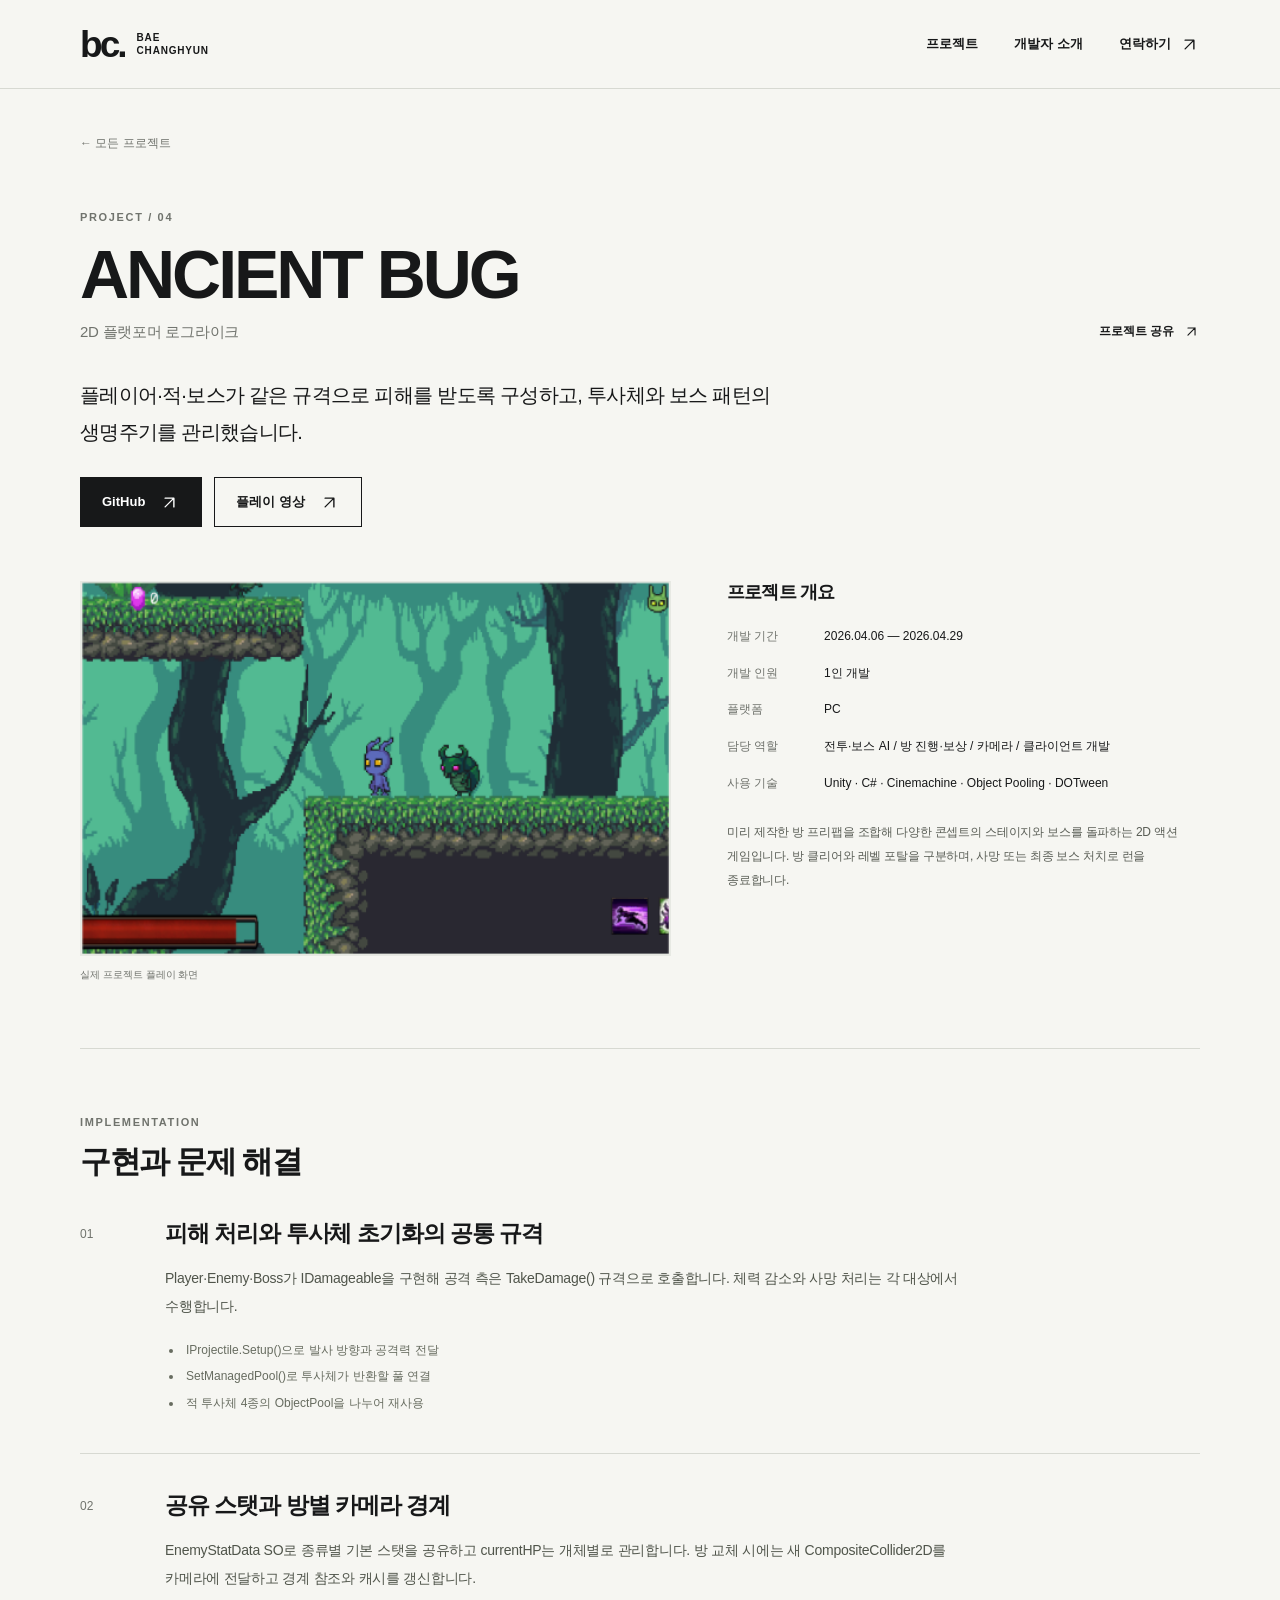
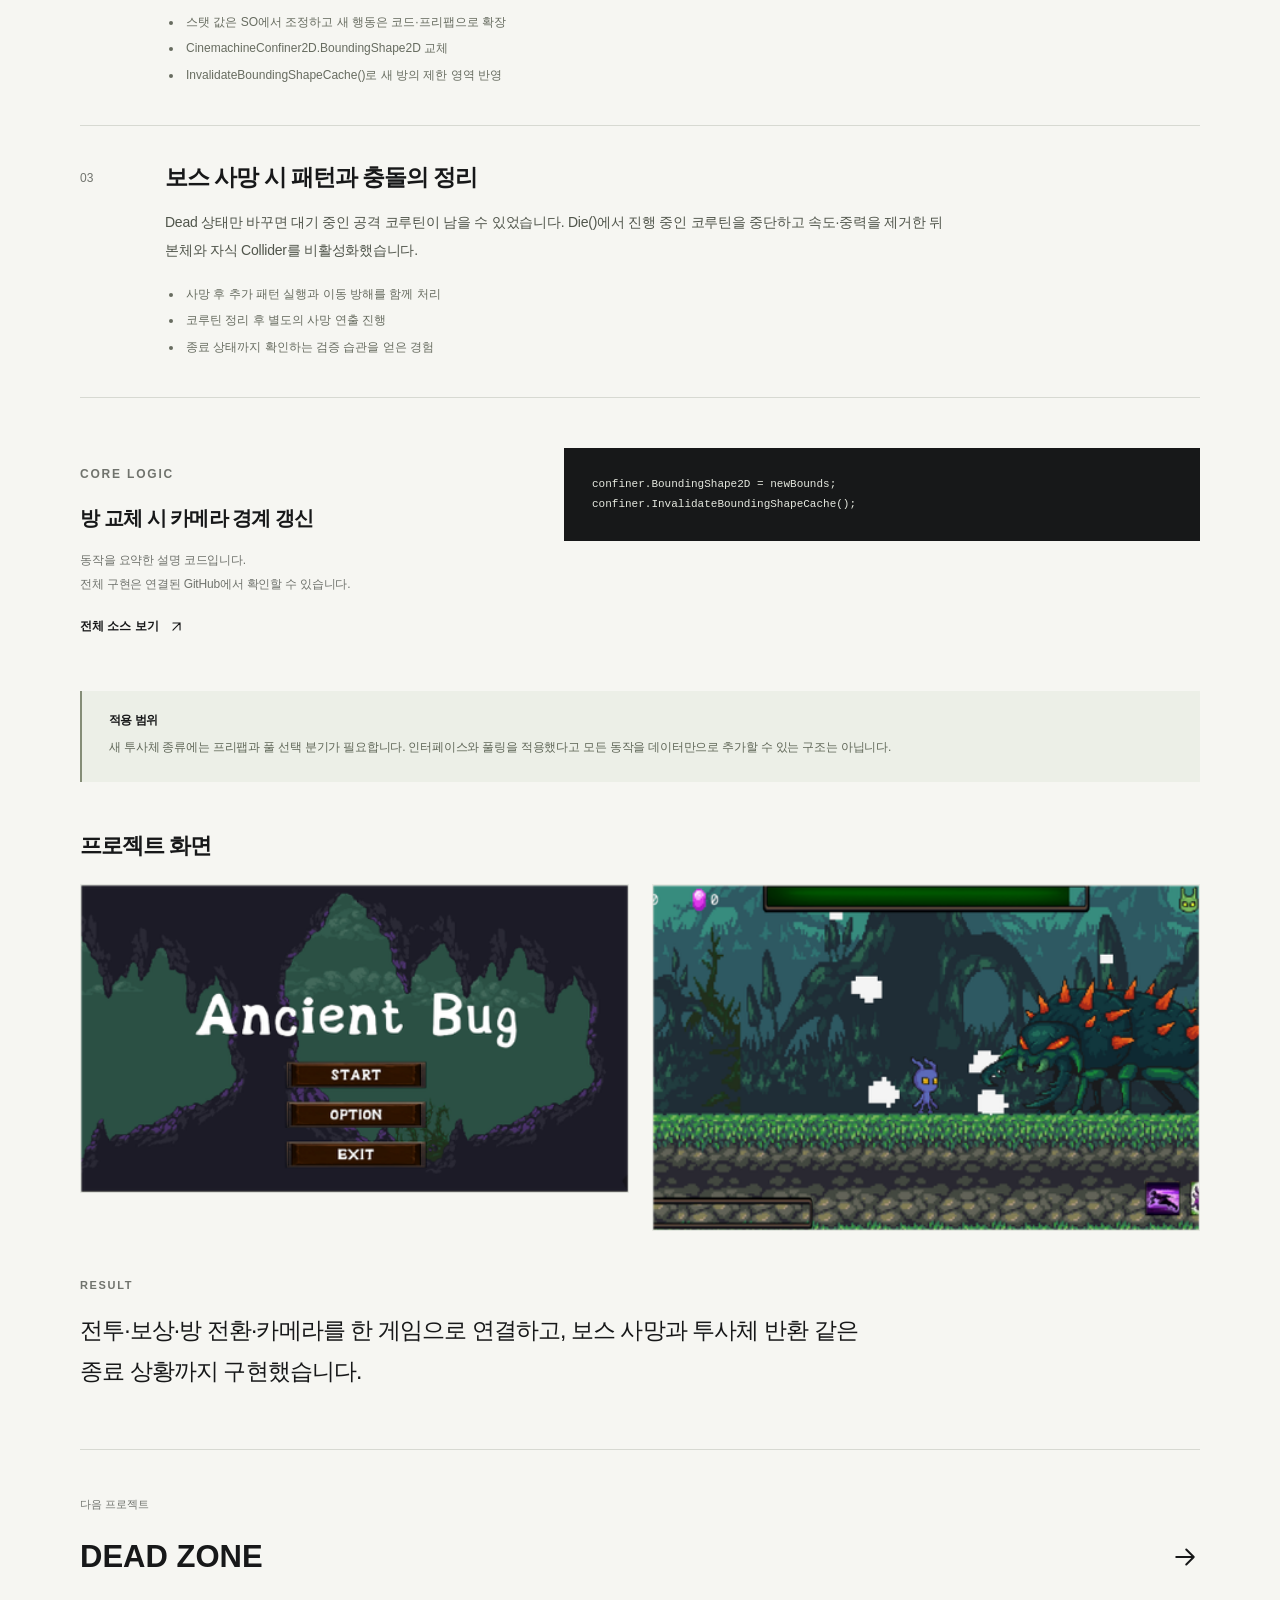
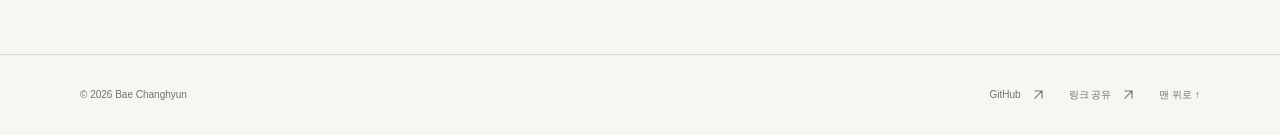
==== ancient-bug.html @ 73ba4fcb "Publish Bae Changhyun portfolio website Add the homepage, five project case pages and original portf" ====
<!doctype html><html lang="ko"><head><meta charset="utf-8"><meta name="viewport" content="width=device-width,initial-scale=1"><meta name="theme-color" content="#f6f6f2"><title>ANCIENT BUG | 배창현</title><meta name="description" content="1인 개발로 전투와 방 진행을 연결하고, 공통 피해 처리와 보스 패턴의 종료 상태를 정리했습니다."><link rel="canonical" href="https://hukaziroh.github.io/ancient-bug.html"><meta property="og:type" content="website"><meta property="og:title" content="ANCIENT BUG | 배창현"><meta property="og:description" content="1인 개발로 전투와 방 진행을 연결하고, 공통 피해 처리와 보스 패턴의 종료 상태를 정리했습니다."><meta property="og:url" content="https://hukaziroh.github.io/ancient-bug.html"><meta property="og:locale" content="ko_KR"><meta property="og:image" content="https://hukaziroh.github.io/ancient-bug-1.png"><meta name="twitter:card" content="summary_large_image"><link rel="icon" href="/favicon.svg" type="image/svg+xml"><link rel="stylesheet" href="/style.css"><script src="/app.js" defer></script></head><body><a class="skip-link" href="#main">본문으로 건너뛰기</a><header class="site-header"><div class="container nav-inner"><a class="wordmark" href="/" aria-label="배창현 홈페이지"><span class="monogram">bc.</span><span>BAE<br>CHANGHYUN</span></a><button class="menu-toggle" type="button" aria-expanded="false" aria-controls="main-nav" aria-label="메뉴 열기"><span></span><span></span></button><nav id="main-nav" aria-label="주요 메뉴"><a href="/#work">프로젝트</a><a href="/#about">개발자 소개</a><a class="nav-contact" href="/#contact">연락하기 <svg viewBox="0 0 24 24" aria-hidden="true"><path d="M7 17 17 7M7 7h10v10"/></svg></a></nav></div></header><main id="main" class="case-page"><section class="container case-intro" id="top"><a class="back-link" href="/#work">← 모든 프로젝트</a><div class="case-title-row"><div><p class="eyebrow">PROJECT / 04</p><h1>ANCIENT BUG</h1><p class="case-category">2D 플랫포머 로그라이크</p></div><button class="text-link" type="button" data-share>프로젝트 공유 <svg viewBox="0 0 24 24" aria-hidden="true"><path d="M7 17 17 7M7 7h10v10"/></svg></button></div><p class="case-lead">플레이어·적·보스가 같은 규격으로 피해를 받도록 구성하고, 투사체와 보스 패턴의 생명주기를 관리했습니다.</p><div class="case-actions"><a class="button button-dark" href="https://github.com/Hukaziroh/Ancient-Bug" target="_blank" rel="noopener noreferrer">GitHub<svg viewBox="0 0 24 24" aria-hidden="true"><path d="M7 17 17 7M7 7h10v10"/></svg></a><a class="button button-outline" href="https://youtu.be/8jhL17B-1E8" target="_blank" rel="noopener noreferrer">플레이 영상<svg viewBox="0 0 24 24" aria-hidden="true"><path d="M7 17 17 7M7 7h10v10"/></svg></a></div><div class="case-overview"><figure class="case-main-image"><img src="/ancient-bug-1.png" alt="ANCIENT BUG 실제 플레이 화면" width="600" height="380" fetchpriority="high"><figcaption>실제 프로젝트 플레이 화면</figcaption></figure><div class="case-facts"><h2>프로젝트 개요</h2><dl><div><dt>개발 기간</dt><dd>2026.04.06 — 2026.04.29</dd></div><div><dt>개발 인원</dt><dd>1인 개발</dd></div><div><dt>플랫폼</dt><dd>PC</dd></div><div><dt>담당 역할</dt><dd>전투·보스 AI / 방 진행·보상 / 카메라 / 클라이언트 개발</dd></div><div><dt>사용 기술</dt><dd>Unity · C# · Cinemachine · Object Pooling · DOTween</dd></div></dl><p>미리 제작한 방 프리팹을 조합해 다양한 콘셉트의 스테이지와 보스를 돌파하는 2D 액션 게임입니다. 방 클리어와 레벨 포탈을 구분하며, 사망 또는 최종 보스 처치로 런을 종료합니다.</p></div></div></section><section class="case-body container"><div class="case-section-heading"><p class="eyebrow">IMPLEMENTATION</p><h2>구현과 문제 해결</h2></div><div class="case-chapters"><article class="case-chapter"><span class="chapter-number">01</span><div><h3>피해 처리와 투사체 초기화의 공통 규격</h3><p>Player·Enemy·Boss가 IDamageable을 구현해 공격 측은 TakeDamage() 규격으로 호출합니다. 체력 감소와 사망 처리는 각 대상에서 수행합니다.</p><ul><li>IProjectile.Setup()으로 발사 방향과 공격력 전달</li><li>SetManagedPool()로 투사체가 반환할 풀 연결</li><li>적 투사체 4종의 ObjectPool을 나누어 재사용</li></ul></div></article><article class="case-chapter"><span class="chapter-number">02</span><div><h3>공유 스탯과 방별 카메라 경계</h3><p>EnemyStatData SO로 종류별 기본 스탯을 공유하고 currentHP는 개체별로 관리합니다. 방 교체 시에는 새 CompositeCollider2D를 카메라에 전달하고 경계 참조와 캐시를 갱신합니다.</p><ul><li>스탯 값은 SO에서 조정하고 새 행동은 코드·프리팹으로 확장</li><li>CinemachineConfiner2D.BoundingShape2D 교체</li><li>InvalidateBoundingShapeCache()로 새 방의 제한 영역 반영</li></ul></div></article><article class="case-chapter"><span class="chapter-number">03</span><div><h3>보스 사망 시 패턴과 충돌의 정리</h3><p>Dead 상태만 바꾸면 대기 중인 공격 코루틴이 남을 수 있었습니다. Die()에서 진행 중인 코루틴을 중단하고 속도·중력을 제거한 뒤 본체와 자식 Collider를 비활성화했습니다.</p><ul><li>사망 후 추가 패턴 실행과 이동 방해를 함께 처리</li><li>코루틴 정리 후 별도의 사망 연출 진행</li><li>종료 상태까지 확인하는 검증 습관을 얻은 경험</li></ul></div></article></div><div class="code-section"><div><p class="eyebrow">CORE LOGIC</p><h3>방 교체 시 카메라 경계 갱신</h3><p>동작을 요약한 설명 코드입니다.<br>전체 구현은 연결된 GitHub에서 확인할 수 있습니다.</p><a class="text-link" href="https://github.com/Hukaziroh/Ancient-Bug" target="_blank" rel="noopener noreferrer">전체 소스 보기<svg viewBox="0 0 24 24" aria-hidden="true"><path d="M7 17 17 7M7 7h10v10"/></svg></a></div><pre><code>confiner.BoundingShape2D = newBounds;
confiner.InvalidateBoundingShapeCache();</code></pre></div><aside class="scope-note"><h3>적용 범위</h3><p>새 투사체 종류에는 프리팹과 풀 선택 분기가 필요합니다. 인터페이스와 풀링을 적용했다고 모든 동작을 데이터만으로 추가할 수 있는 구조는 아닙니다.</p></aside><section class="case-gallery"><h3>프로젝트 화면</h3><div><figure><a href="/ancient-bug-2.png" target="_blank" rel="noopener noreferrer" aria-label="ANCIENT BUG 화면 1 원본 보기"><img src="/ancient-bug-2.png" alt="ANCIENT BUG 프로젝트 화면 1" width="600" height="380" loading="lazy"></a></figure><figure><a href="/ancient-bug-3.png" target="_blank" rel="noopener noreferrer" aria-label="ANCIENT BUG 화면 2 원본 보기"><img src="/ancient-bug-3.png" alt="ANCIENT BUG 프로젝트 화면 2" width="600" height="380" loading="lazy"></a></figure></div></section><div class="case-result"><p class="eyebrow">RESULT</p><p>전투·보상·방 전환·카메라를 한 게임으로 연결하고, 보스 사망과 투사체 반환 같은 종료 상황까지 구현했습니다.</p></div></section><section class="next-project container"><span>다음 프로젝트</span><a href="/dead-zone.html">DEAD ZONE<svg viewBox="0 0 24 24" aria-hidden="true"><path d="M5 12h14M13 6l6 6-6 6"/></svg></a></section></main><footer class="site-footer"><div class="container footer-inner"><span>© 2026 Bae Changhyun</span><div><a class="text-link" href="https://github.com/Hukaziroh" target="_blank" rel="noopener noreferrer">GitHub<svg viewBox="0 0 24 24" aria-hidden="true"><path d="M7 17 17 7M7 7h10v10"/></svg></a><button class="text-link" type="button" data-share>링크 공유 <svg viewBox="0 0 24 24" aria-hidden="true"><path d="M7 17 17 7M7 7h10v10"/></svg></button><a class="text-link" href="#top">맨 위로 ↑</a></div></div></footer><div id="toast" class="toast" role="status" aria-live="polite"></div></body></html>
---- style.css ----
:root{--bg:#f6f6f2;--ink:#171819;--muted:#70736d;--line:#d7d9d2;--white:#fff;--soft:#eceee7;--font:"Noto Sans KR","Apple SD Gothic Neo","Malgun Gothic",Arial,sans-serif}
*{box-sizing:border-box}html{scroll-behavior:smooth;scroll-padding-top:94px}body{margin:0;background:var(--bg);color:var(--ink);font-family:var(--font);font-size:15px;line-height:1.75;word-break:keep-all;overflow-wrap:break-word}a{color:inherit;text-decoration:none}button{font:inherit;color:inherit;cursor:pointer}button,a{-webkit-tap-highlight-color:transparent}button{border:0;background:none}img{max-width:100%;display:block}svg{width:21px;height:21px;fill:none;stroke:currentColor;stroke-width:1.6;stroke-linecap:round;stroke-linejoin:round;flex:none}h1,h2,h3,p,figure{margin:0}h1,h2,h3{line-height:1.3;letter-spacing:-.045em}h2{font-size:42px;font-weight:750}h3{font-size:26px;font-weight:700}p{letter-spacing:-.017em}.container{width:min(1120px,calc(100% - 80px));margin:0 auto}.section-space{padding-top:110px;padding-bottom:110px}.eyebrow{font-family:Arial,sans-serif;font-size:11px;font-weight:700;letter-spacing:.15em;color:var(--muted);line-height:1.6}.sr-only{position:absolute;width:1px;height:1px;padding:0;margin:-1px;overflow:hidden;clip:rect(0,0,0,0);white-space:nowrap;border:0}.skip-link{position:fixed;top:-80px;left:20px;z-index:20;background:var(--ink);color:white;padding:14px 20px}.skip-link:focus{top:12px}:focus-visible{outline:2px solid var(--ink);outline-offset:5px}.site-header{position:sticky;top:0;z-index:10;background:rgba(246,246,242,.96);backdrop-filter:blur(14px);border-bottom:1px solid var(--line)}.nav-inner{height:88px;display:flex;align-items:center;justify-content:space-between}.wordmark{display:flex;align-items:center;gap:12px;font-family:Arial,sans-serif;font-size:10px;line-height:1.35;font-weight:700;letter-spacing:.08em}.monogram{font-size:37px;font-weight:800;letter-spacing:-.08em;line-height:1}.site-header nav{display:flex;align-items:center;gap:36px;font-size:13px;font-weight:600}.nav-contact{display:flex;align-items:center;gap:8px}.menu-toggle{display:none}.hero{padding:92px 0 84px;display:grid;grid-template-columns:1.45fr 1fr;gap:78px;align-items:center}.hero .eyebrow{display:flex;align-items:center;gap:9px}.small-square{width:6px;height:6px;background:var(--ink);display:inline-block}.hero h1{font-size:clamp(38px,4.7vw,65px);font-weight:800;line-height:1.2;letter-spacing:-.065em;margin:26px 0 26px}.hero-name{font-size:23px;font-weight:700;display:flex;align-items:baseline;gap:15px}.hero-name span{font-family:Arial,sans-serif;font-weight:400;font-size:14px;color:var(--muted);letter-spacing:0}.hero-description{font-size:15px;color:#575a54;max-width:495px;margin-top:14px;line-height:1.95}.hero-actions{display:flex;gap:11px;margin-top:28px;flex-wrap:wrap}.button{display:inline-flex;align-items:center;justify-content:center;gap:14px;padding:13px 21px;font-size:13px;font-weight:600;min-height:49px;border:1px solid var(--ink);transition:background .2s,color .2s,transform .2s}.button:hover{transform:translateY(-2px)}.button-dark{background:var(--ink);color:white}.button-dark:hover{background:#353830}.button-outline{background:transparent}.button-outline:hover{background:white}.hero-footnote{font-size:11px;color:var(--muted);margin-top:23px}.portrait-wrap{background:#eaede5;border:1px solid var(--line);max-width:362px;justify-self:end;width:100%;position:relative}.portrait-top,.portrait-bottom{display:flex;justify-content:space-between;font-family:Arial,sans-serif;font-size:9px;font-weight:600;letter-spacing:.12em;padding:18px 19px}.portrait{height:350px;width:100%;object-fit:contain;object-position:center bottom;filter:grayscale(1);padding:0 22px}.portrait-bottom{background:var(--ink);color:white;flex-direction:column;gap:4px;padding:18px 20px;letter-spacing:.1em}.portrait-bottom span:first-child{font-size:12px}.portrait-bottom span:last-child{font-weight:400;font-size:10px;color:#bdc0b7;letter-spacing:.02em}.skill-rail{border-top:1px solid var(--line);border-bottom:1px solid var(--line)}.skill-rail .container{display:flex;align-items:center;justify-content:space-between;gap:20px;padding-top:23px;padding-bottom:23px;font-family:Arial,sans-serif;font-size:14px;font-weight:600;flex-wrap:wrap}.skill-rail .rail-label{font-size:9px;letter-spacing:.12em;color:var(--muted);font-weight:700;margin-right:12px}.section-heading{display:flex;align-items:flex-end;justify-content:space-between;gap:30px}.section-heading h2{margin-top:14px}.section-count{font-family:Arial,sans-serif;font-size:15px;font-weight:400;vertical-align:top;letter-spacing:0;margin-left:12px;color:var(--muted);display:inline-block;padding-top:7px}.section-heading>p{font-size:13px;color:var(--muted);line-height:1.9}.project-row{display:grid;grid-template-columns:1fr 1.07fr;gap:72px;align-items:center;padding:50px 0;border-bottom:1px solid var(--line)}.project-meta{display:flex;align-items:center;gap:15px;color:var(--muted);font-family:Arial,sans-serif;font-size:10px;letter-spacing:.06em}.project-number{color:var(--ink);font-size:12px;border-bottom:1px solid var(--ink);padding-bottom:2px}.project-copy h3{font-family:Arial,sans-serif;font-size:33px;letter-spacing:-.035em;margin-top:18px}.project-copy h3 a:hover{opacity:.65}.project-category{font-size:12px;color:var(--muted);margin-top:4px}.project-summary{margin-top:19px;max-width:410px;line-height:1.95;font-size:14px;color:#4a4e47}.project-tools{font-family:Arial,var(--font);font-size:10px;color:var(--muted);margin-top:19px;letter-spacing:.015em}.project-tools span{padding:0 4px}.project-actions{display:flex;gap:22px;align-items:center;margin-top:24px;flex-wrap:wrap}.text-link{display:inline-flex;align-items:center;gap:9px;font-size:12px;font-weight:600;padding:0;min-height:28px;transition:opacity .2s}.text-link:hover{opacity:.6}.text-link svg{width:17px;height:17px}.project-detail{font-weight:700}.project-image{display:block;overflow:hidden;background:#e7e9e3}.project-image>img{width:100%;aspect-ratio:1.68;object-fit:cover;height:auto;transition:transform .45s}.project-image:hover>img{transform:scale(1.025)}.image-caption{display:flex;align-items:center;justify-content:space-between;background:var(--ink);color:white;padding:12px 16px;font-family:Arial,sans-serif;font-size:10px;letter-spacing:.07em}.image-caption svg{width:17px;height:17px}.about-section{background:#ebeee7}.about-layout{display:grid;grid-template-columns:1fr 1.4fr;gap:100px}.about-heading h2{font-size:36px;margin:17px 0 24px;line-height:1.45}.about-heading>p:last-child{font-size:12px;color:var(--muted);line-height:1.95}.about-content>p{font-size:14px;line-height:2.05;color:#555950;margin-top:19px}.about-content .about-lead{font-size:19px;font-weight:600;color:var(--ink);margin-top:0;line-height:1.65;letter-spacing:-.04em}.education{margin-top:36px;border-top:1px solid #c9cec1;padding-top:22px}.education h3{font-size:13px;margin-bottom:19px}.education-row{display:grid;grid-template-columns:145px 1fr;gap:15px;align-items:start;margin-top:16px;font-size:12px}.education-row time{font-family:Arial,sans-serif;color:var(--muted);font-size:11px;padding-top:2px}.education-row strong{font-weight:600}.education-row span{font-size:11px;color:var(--muted);display:block;margin-top:2px}.about-links{display:flex;gap:27px;margin-top:28px}.contact-section .eyebrow{margin-bottom:20px}.contact-layout{display:grid;grid-template-columns:1.1fr 1fr;gap:80px}.contact-layout h2{font-size:36px;line-height:1.45}.contact-layout p{font-size:13px;color:var(--muted);line-height:1.95}.contact-email{display:flex;align-items:center;gap:15px;font-family:Arial,sans-serif;font-size:25px;letter-spacing:-.035em;margin-top:21px;font-weight:600}.contact-email:hover{opacity:.65}.contact-actions{display:flex;gap:11px;margin-top:26px}.site-footer{border-top:1px solid var(--line)}.footer-inner{display:flex;justify-content:space-between;align-items:center;padding-top:26px;padding-bottom:26px;font-size:10px;color:var(--muted);font-family:Arial,sans-serif}.footer-inner>div{display:flex;gap:22px}.footer-inner .text-link{font-size:10px;font-weight:400}.toast{position:fixed;bottom:25px;left:50%;transform:translate(-50%,20px);background:var(--ink);color:white;padding:12px 22px;font-size:12px;z-index:30;opacity:0;pointer-events:none;transition:opacity .2s,transform .2s;max-width:calc(100% - 32px);text-align:center}.toast.is-visible{opacity:1;transform:translate(-50%,0)}.case-intro{padding-top:40px}.back-link{display:inline-block;font-size:12px;color:var(--muted);margin-bottom:55px}.case-title-row{display:flex;align-items:flex-end;justify-content:space-between;gap:20px}.case-title-row h1{font-family:Arial,var(--font);font-size:68px;letter-spacing:-.045em;margin:10px 0 8px;line-height:1.1}.case-category{font-size:15px;color:var(--muted)}.case-lead{font-size:20px;max-width:760px;margin-top:31px;line-height:1.85;letter-spacing:-.035em}.case-actions{display:flex;gap:12px;flex-wrap:wrap;margin-top:26px}.case-status{font-size:11px;color:var(--muted);margin-top:15px}.case-overview{display:grid;grid-template-columns:1.25fr 1fr;gap:56px;margin-top:54px;align-items:start;padding-bottom:65px;border-bottom:1px solid var(--line)}.case-main-image img{width:100%;height:auto;aspect-ratio:1.58;object-fit:contain;background:#e7e9e3}.case-main-image figcaption{font-size:10px;color:var(--muted);margin-top:10px}.case-facts h2{font-size:18px;margin-bottom:20px}.case-facts dl{margin:0;display:grid;gap:14px}.case-facts dl>div{display:grid;grid-template-columns:82px 1fr;gap:15px;font-size:12px;line-height:1.9}.case-facts dt{color:var(--muted)}.case-facts dd{margin:0}.case-facts>p{font-size:12px;line-height:2;color:#595d55;margin-top:25px}.case-body{padding-top:65px}.case-section-heading h2{font-size:31px;margin-top:10px}.case-chapter{display:grid;grid-template-columns:55px 1fr;gap:30px;padding:37px 0;border-bottom:1px solid var(--line)}.chapter-number{font-family:Arial,sans-serif;font-size:12px;color:var(--muted);padding-top:5px}.case-chapter h3{font-size:23px}.case-chapter p{max-width:820px;font-size:14px;line-height:2;margin-top:15px;color:#50554b}.case-chapter ul{margin:17px 0 0;padding-left:18px;color:#676c60;font-size:12px;line-height:2.2}.case-chapter li{padding-left:3px}.code-section{display:grid;grid-template-columns:.8fr 1.2fr;gap:60px;align-items:start;padding:50px 0}.code-section h3{font-size:20px;margin-top:10px;line-height:1.6}.code-section p{font-size:12px;color:var(--muted);line-height:2;margin:14px 0 16px}pre{padding:26px 28px;background:var(--ink);color:#e5e8df;margin:0;overflow:auto;max-width:100%;font-size:11px;line-height:1.85;tab-size:4;white-space:pre-wrap;overflow-wrap:anywhere;word-break:normal}code{font-family:"SFMono-Regular",Consolas,"Liberation Mono",monospace}.scope-note{border-left:2px solid #858d77;background:#ecefe7;padding:22px 27px;margin-bottom:50px}.scope-note h3{font-size:12px;margin-bottom:8px}.scope-note p{font-size:12px;line-height:1.95;color:#606758}.performance{padding-bottom:45px}.performance h3{font-size:22px;margin:5px 0 25px}.metric-row{display:grid;grid-template-columns:repeat(3,1fr);border-top:1px solid var(--line);border-bottom:1px solid var(--line);padding:25px 0;margin-bottom:24px;gap:25px}.metric-row>div{font-family:Arial,sans-serif}.metric-row span{font-size:11px;color:var(--muted)}.metric-row p{font-size:25px;margin-top:10px}.metric-row small{font-size:17px;color:var(--muted);padding:0 6px}.metric-row strong{font-weight:700}.performance-images{display:flex;gap:20px;max-width:800px}.performance-images figure{width:50%}.performance-images img{width:100%;height:auto}.performance-images figcaption{font-family:Arial,sans-serif;font-size:11px;margin-top:7px;color:var(--muted)}.collaboration{padding-bottom:48px;max-width:800px}.collaboration h3{font-size:23px;margin:13px 0}.collaboration p:last-child{font-size:14px;color:#50554b;line-height:2}.case-gallery>h3{font-size:22px;margin:10px 0 24px}.case-gallery>div{display:grid;grid-template-columns:repeat(2,minmax(0,1fr));gap:23px}.case-gallery img{width:100%;height:auto;background:#e7e9e3}.case-gallery a{display:block}.case-result{padding:46px 0 57px;border-bottom:1px solid var(--line)}.case-result>p:last-child{font-size:23px;line-height:1.8;max-width:820px;margin-top:15px;letter-spacing:-.04em}.next-project{padding-top:40px;padding-bottom:70px}.next-project>span{font-size:11px;color:var(--muted)}.next-project>a{font-family:Arial,sans-serif;display:flex;justify-content:space-between;align-items:center;gap:20px;font-size:31px;font-weight:600;margin-top:13px}.next-project svg{width:30px;height:30px}
@media(min-width:1500px){.hero h1{font-size:65px}}
@media(max-width:1000px){.container{width:calc(100% - 56px)}.hero{gap:38px;grid-template-columns:1.4fr 1fr;padding-top:72px}.hero h1{font-size:46px}.portrait{height:310px}.portrait-wrap{max-width:310px}.project-row{gap:38px}.project-copy h3{font-size:27px}.about-layout{gap:55px}.contact-layout{gap:45px}.contact-email{font-size:22px}.case-overview{gap:32px}.case-title-row h1{font-size:54px}.case-lead{font-size:18px}.metric-row p{font-size:22px}}
@media(max-width:720px){html{scroll-padding-top:85px}.container{width:calc(100% - 40px)}.nav-inner{height:70px}.wordmark{font-size:8px}.monogram{font-size:31px}.menu-toggle{display:flex;flex-direction:column;gap:6px;padding:10px;position:relative;z-index:12}.menu-toggle span{height:1px;width:22px;background:var(--ink);transition:transform .2s}.menu-toggle[aria-expanded=true] span:first-child{transform:translateY(3.5px) rotate(45deg)}.menu-toggle[aria-expanded=true] span:last-child{transform:translateY(-3.5px) rotate(-45deg)}.site-header nav{display:none;position:absolute;top:70px;left:0;right:0;background:var(--bg);padding:25px 20px;flex-direction:column;align-items:stretch;gap:23px;border-bottom:1px solid var(--line)}.site-header nav.is-open{display:flex}.hero{grid-template-columns:1fr;gap:38px;padding-top:48px;padding-bottom:48px}.hero h1{font-size:clamp(27px,8.4vw,42px);margin-top:22px;margin-bottom:22px;line-height:1.26}.hero-description{font-size:13px;line-height:1.95;max-width:100%}.hero-name{font-size:21px}.hero-name span{font-size:12px}.hero-actions{margin-top:24px}.hero .button{font-size:12px;padding:12px 17px;gap:11px}.hero-footnote{margin-top:19px;font-size:10px}.portrait-wrap{max-width:none;width:100%;display:grid;grid-template-columns:135px 1fr;align-items:end;background:#e9ece3}.portrait-top{display:none}.portrait{height:174px;width:135px;padding:8px 8px 0}.portrait-bottom{height:100%;background:transparent;color:var(--ink);justify-content:center;padding:20px;font-size:10px;gap:8px}.portrait-bottom span:first-child{font-size:12px}.portrait-bottom span:last-child{color:var(--muted);font-size:10px}.skill-rail .container{justify-content:flex-start;gap:16px 23px;font-size:12px;padding-top:20px;padding-bottom:20px}.skill-rail .rail-label{width:100%;margin:0;font-size:9px}.section-space{padding-top:65px;padding-bottom:65px}.section-heading{gap:15px;align-items:flex-start}.section-heading h2{font-size:31px;margin-top:10px}.section-heading>p{font-size:10px;max-width:130px;padding-top:27px;line-height:1.9}.section-count{font-size:12px}.eyebrow{font-size:9px}.project-row{grid-template-columns:1fr;gap:25px;padding-top:32px;padding-bottom:32px}.project-copy h3{font-size:28px;margin-top:15px}.project-meta{font-size:9px}.project-summary{font-size:13px;max-width:100%;margin-top:14px}.project-category{font-size:11px}.project-tools{font-size:10px;margin-top:14px}.project-actions{margin-top:18px;gap:24px}.text-link{font-size:11px}.project-image>img{aspect-ratio:1.62}.image-caption{font-size:9px;padding:10px 13px}.about-layout{grid-template-columns:1fr;gap:31px}.about-heading h2{font-size:29px;margin:13px 0 17px}.about-heading>p:last-child{font-size:11px}.about-content .about-lead{font-size:16px}.about-content>p{font-size:13px;line-height:2}.education-row{grid-template-columns:126px 1fr;gap:14px}.education-row time{font-size:10px}.education-row strong{font-size:12px}.contact-layout{grid-template-columns:1fr;gap:23px}.contact-layout h2{font-size:29px}.contact-layout p{font-size:12px}.contact-email{font-size:22px;gap:10px}.contact-actions{margin-top:22px;gap:10px;flex-wrap:wrap}.contact-actions .button{font-size:12px;padding:12px 16px}.footer-inner{flex-direction:column;align-items:flex-start;gap:13px;padding-top:25px;padding-bottom:25px}.footer-inner>div{gap:25px;flex-wrap:wrap}.case-intro{padding-top:25px}.back-link{margin-bottom:33px;font-size:11px}.case-title-row{align-items:flex-start;flex-direction:column;gap:16px}.case-title-row h1{font-size:clamp(27px,8vw,42px);line-height:1.16;overflow-wrap:anywhere;word-break:normal}.case-title-row>.text-link{font-size:10px}.case-category{font-size:12px}.case-lead{font-size:16px;line-height:1.9;margin-top:23px}.case-actions{gap:9px;margin-top:23px}.case-actions .button{font-size:11px;padding:11px 15px;gap:10px;min-height:44px}.case-status{font-size:10px}.case-overview{grid-template-columns:1fr;gap:30px;margin-top:33px;padding-bottom:40px}.case-facts h2{font-size:18px;margin-bottom:18px}.case-facts dl{gap:13px}.case-facts dl>div{grid-template-columns:75px 1fr;gap:12px;font-size:11px}.case-facts>p{font-size:12px;margin-top:23px}.case-body{padding-top:43px}.case-section-heading h2{font-size:26px}.case-chapter{grid-template-columns:25px 1fr;gap:16px;padding:29px 0}.chapter-number{font-size:10px;padding-top:4px}.case-chapter h3{font-size:19px;line-height:1.6}.case-chapter p{font-size:13px;line-height:2;margin-top:12px}.case-chapter ul{font-size:11px;line-height:2.1;padding-left:15px}.code-section{grid-template-columns:1fr;gap:22px;padding:35px 0}.code-section h3{font-size:18px}.code-section p{font-size:11px}pre{padding:20px 17px;font-size:10px;line-height:1.9}.scope-note{padding:19px 20px;margin-bottom:32px}.scope-note p{font-size:11px}.scope-note h3{font-size:12px}.performance{padding-bottom:30px}.performance h3{font-size:19px}.metric-row{grid-template-columns:1fr;gap:16px;padding:19px 0}.metric-row>div{display:flex;justify-content:space-between;align-items:center}.metric-row p{font-size:23px;margin-top:0}.performance-images{gap:12px}.performance-images figcaption{font-size:10px}.collaboration{padding-bottom:31px}.collaboration h3{font-size:19px}.collaboration p:last-child{font-size:13px}.case-gallery>h3{font-size:19px;margin-bottom:20px}.case-gallery>div{grid-template-columns:1fr;gap:17px}.case-result{padding:31px 0 36px}.case-result>p:last-child{font-size:19px;line-height:1.9}.next-project{padding-top:28px;padding-bottom:43px}.next-project>a{font-size:25px}.next-project svg{width:24px;height:24px}}
@media(prefers-reduced-motion:reduce){html{scroll-behavior:auto}*,*:before,*:after{animation:none!important;transition:none!important}}



.project-list{margin-top:39px;border-top:1px solid var(--line)}
@media(max-width:720px){.project-list{margin-top:29px}}
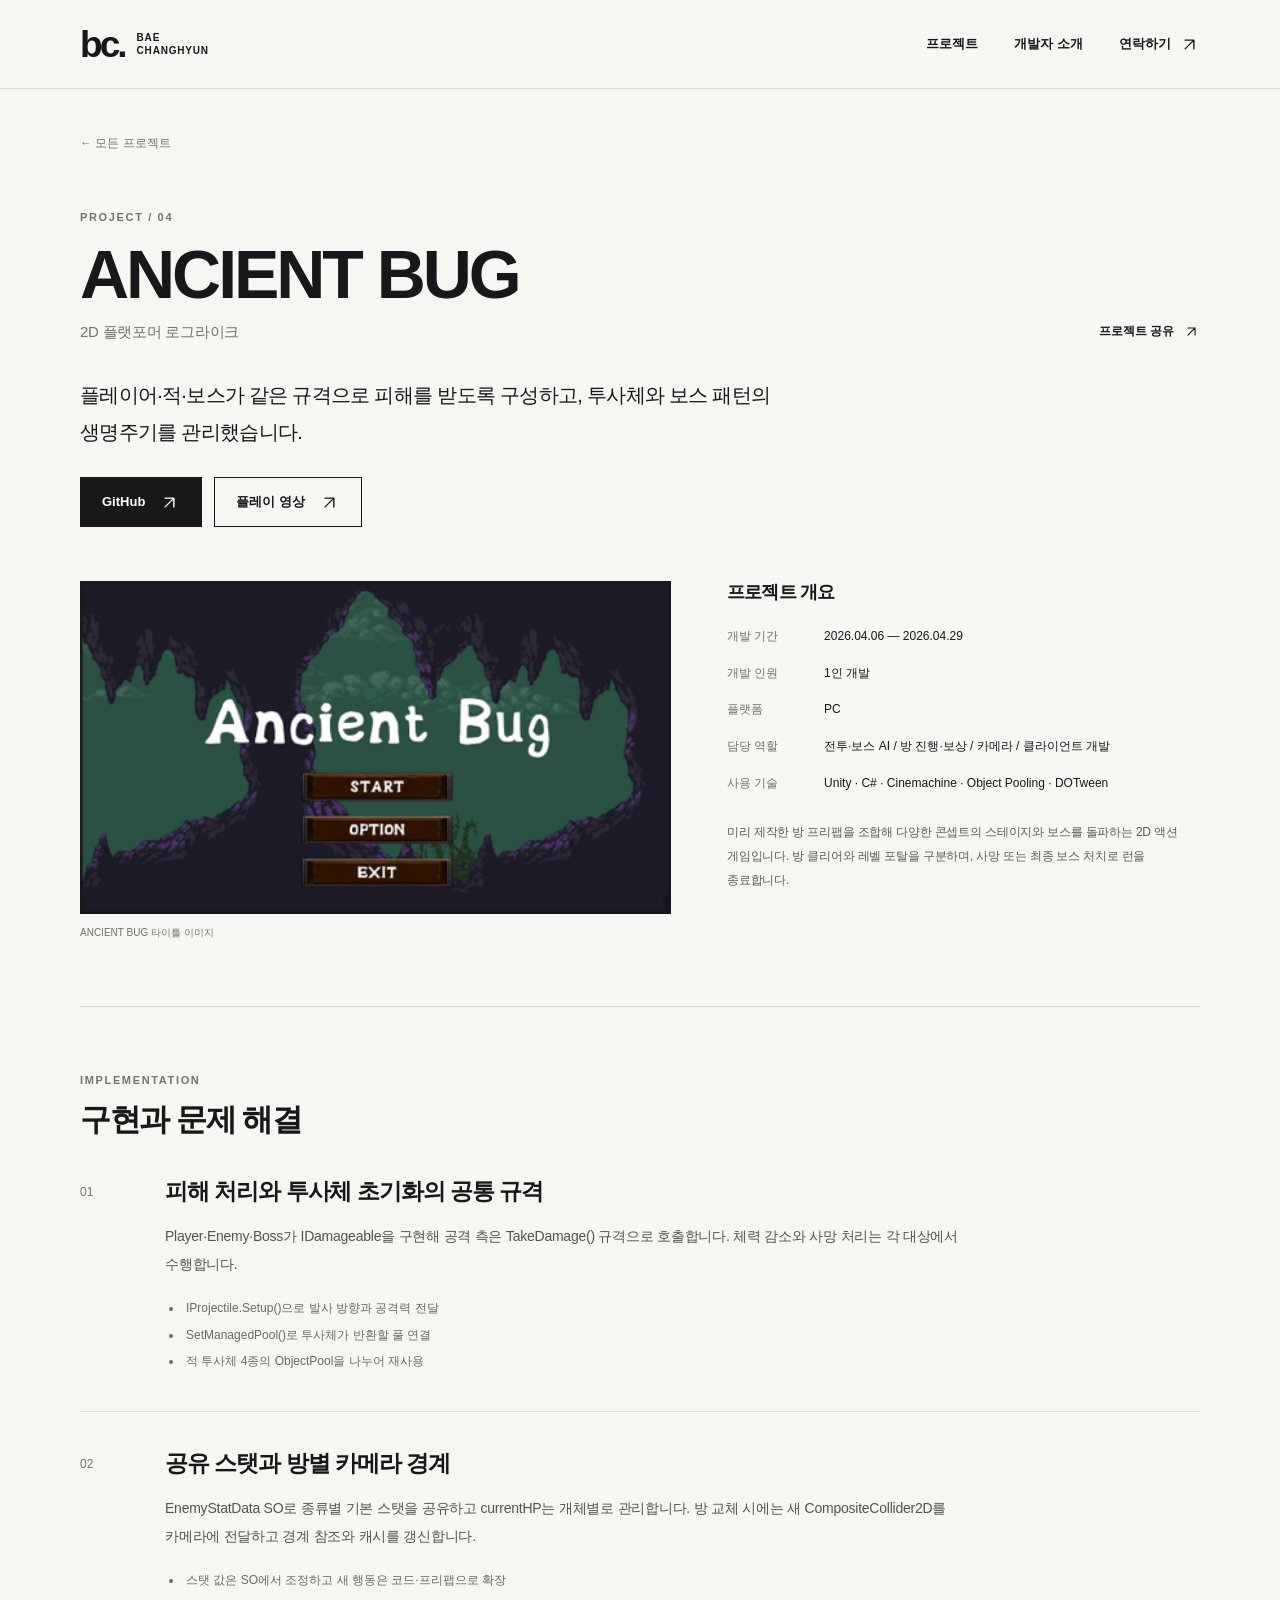
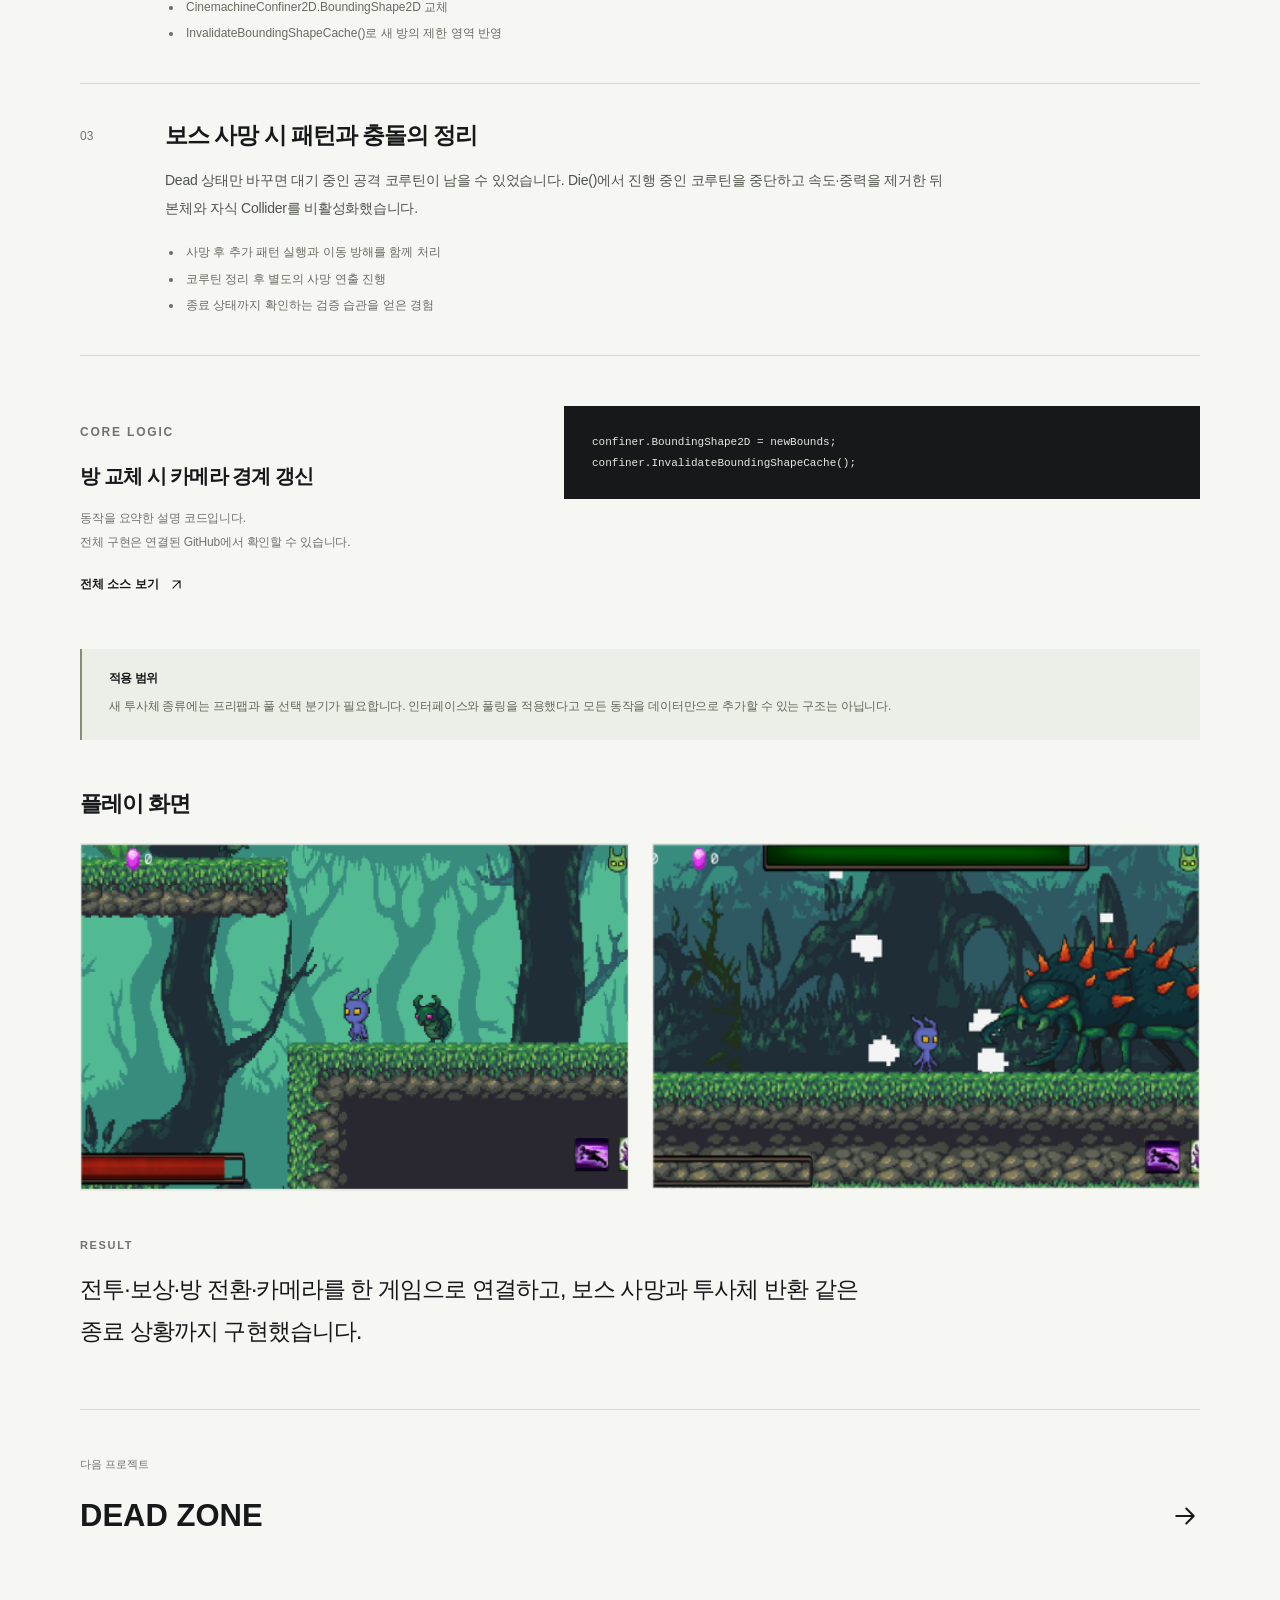
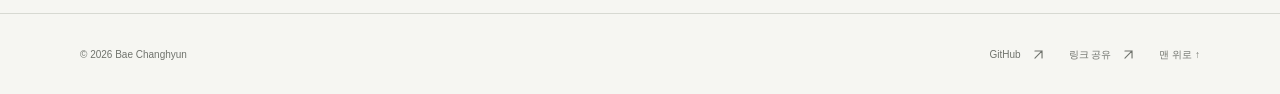
==== commit 28ecb040: "Use project title images and remove ambiguous project count Replace all five homepage and project-pa" ====
--- a/ancient-bug.html
+++ b/ancient-bug.html
@@ -1,2 +1,2 @@
-<!doctype html><html lang="ko"><head><meta charset="utf-8"><meta name="viewport" content="width=device-width,initial-scale=1"><meta name="theme-color" content="#f6f6f2"><title>ANCIENT BUG | 배창현</title><meta name="description" content="1인 개발로 전투와 방 진행을 연결하고, 공통 피해 처리와 보스 패턴의 종료 상태를 정리했습니다."><link rel="canonical" href="https://hukaziroh.github.io/ancient-bug.html"><meta property="og:type" content="website"><meta property="og:title" content="ANCIENT BUG | 배창현"><meta property="og:description" content="1인 개발로 전투와 방 진행을 연결하고, 공통 피해 처리와 보스 패턴의 종료 상태를 정리했습니다."><meta property="og:url" content="https://hukaziroh.github.io/ancient-bug.html"><meta property="og:locale" content="ko_KR"><meta property="og:image" content="https://hukaziroh.github.io/ancient-bug-1.png"><meta name="twitter:card" content="summary_large_image"><link rel="icon" href="/favicon.svg" type="image/svg+xml"><link rel="stylesheet" href="/style.css"><script src="/app.js" defer></script></head><body><a class="skip-link" href="#main">본문으로 건너뛰기</a><header class="site-header"><div class="container nav-inner"><a class="wordmark" href="/" aria-label="배창현 홈페이지"><span class="monogram">bc.</span><span>BAE<br>CHANGHYUN</span></a><button class="menu-toggle" type="button" aria-expanded="false" aria-controls="main-nav" aria-label="메뉴 열기"><span></span><span></span></button><nav id="main-nav" aria-label="주요 메뉴"><a href="/#work">프로젝트</a><a href="/#about">개발자 소개</a><a class="nav-contact" href="/#contact">연락하기 <svg viewBox="0 0 24 24" aria-hidden="true"><path d="M7 17 17 7M7 7h10v10"/></svg></a></nav></div></header><main id="main" class="case-page"><section class="container case-intro" id="top"><a class="back-link" href="/#work">← 모든 프로젝트</a><div class="case-title-row"><div><p class="eyebrow">PROJECT / 04</p><h1>ANCIENT BUG</h1><p class="case-category">2D 플랫포머 로그라이크</p></div><button class="text-link" type="button" data-share>프로젝트 공유 <svg viewBox="0 0 24 24" aria-hidden="true"><path d="M7 17 17 7M7 7h10v10"/></svg></button></div><p class="case-lead">플레이어·적·보스가 같은 규격으로 피해를 받도록 구성하고, 투사체와 보스 패턴의 생명주기를 관리했습니다.</p><div class="case-actions"><a class="button button-dark" href="https://github.com/Hukaziroh/Ancient-Bug" target="_blank" rel="noopener noreferrer">GitHub<svg viewBox="0 0 24 24" aria-hidden="true"><path d="M7 17 17 7M7 7h10v10"/></svg></a><a class="button button-outline" href="https://youtu.be/8jhL17B-1E8" target="_blank" rel="noopener noreferrer">플레이 영상<svg viewBox="0 0 24 24" aria-hidden="true"><path d="M7 17 17 7M7 7h10v10"/></svg></a></div><div class="case-overview"><figure class="case-main-image"><img src="/ancient-bug-1.png" alt="ANCIENT BUG 실제 플레이 화면" width="600" height="380" fetchpriority="high"><figcaption>실제 프로젝트 플레이 화면</figcaption></figure><div class="case-facts"><h2>프로젝트 개요</h2><dl><div><dt>개발 기간</dt><dd>2026.04.06 — 2026.04.29</dd></div><div><dt>개발 인원</dt><dd>1인 개발</dd></div><div><dt>플랫폼</dt><dd>PC</dd></div><div><dt>담당 역할</dt><dd>전투·보스 AI / 방 진행·보상 / 카메라 / 클라이언트 개발</dd></div><div><dt>사용 기술</dt><dd>Unity · C# · Cinemachine · Object Pooling · DOTween</dd></div></dl><p>미리 제작한 방 프리팹을 조합해 다양한 콘셉트의 스테이지와 보스를 돌파하는 2D 액션 게임입니다. 방 클리어와 레벨 포탈을 구분하며, 사망 또는 최종 보스 처치로 런을 종료합니다.</p></div></div></section><section class="case-body container"><div class="case-section-heading"><p class="eyebrow">IMPLEMENTATION</p><h2>구현과 문제 해결</h2></div><div class="case-chapters"><article class="case-chapter"><span class="chapter-number">01</span><div><h3>피해 처리와 투사체 초기화의 공통 규격</h3><p>Player·Enemy·Boss가 IDamageable을 구현해 공격 측은 TakeDamage() 규격으로 호출합니다. 체력 감소와 사망 처리는 각 대상에서 수행합니다.</p><ul><li>IProjectile.Setup()으로 발사 방향과 공격력 전달</li><li>SetManagedPool()로 투사체가 반환할 풀 연결</li><li>적 투사체 4종의 ObjectPool을 나누어 재사용</li></ul></div></article><article class="case-chapter"><span class="chapter-number">02</span><div><h3>공유 스탯과 방별 카메라 경계</h3><p>EnemyStatData SO로 종류별 기본 스탯을 공유하고 currentHP는 개체별로 관리합니다. 방 교체 시에는 새 CompositeCollider2D를 카메라에 전달하고 경계 참조와 캐시를 갱신합니다.</p><ul><li>스탯 값은 SO에서 조정하고 새 행동은 코드·프리팹으로 확장</li><li>CinemachineConfiner2D.BoundingShape2D 교체</li><li>InvalidateBoundingShapeCache()로 새 방의 제한 영역 반영</li></ul></div></article><article class="case-chapter"><span class="chapter-number">03</span><div><h3>보스 사망 시 패턴과 충돌의 정리</h3><p>Dead 상태만 바꾸면 대기 중인 공격 코루틴이 남을 수 있었습니다. Die()에서 진행 중인 코루틴을 중단하고 속도·중력을 제거한 뒤 본체와 자식 Collider를 비활성화했습니다.</p><ul><li>사망 후 추가 패턴 실행과 이동 방해를 함께 처리</li><li>코루틴 정리 후 별도의 사망 연출 진행</li><li>종료 상태까지 확인하는 검증 습관을 얻은 경험</li></ul></div></article></div><div class="code-section"><div><p class="eyebrow">CORE LOGIC</p><h3>방 교체 시 카메라 경계 갱신</h3><p>동작을 요약한 설명 코드입니다.<br>전체 구현은 연결된 GitHub에서 확인할 수 있습니다.</p><a class="text-link" href="https://github.com/Hukaziroh/Ancient-Bug" target="_blank" rel="noopener noreferrer">전체 소스 보기<svg viewBox="0 0 24 24" aria-hidden="true"><path d="M7 17 17 7M7 7h10v10"/></svg></a></div><pre><code>confiner.BoundingShape2D = newBounds;
-confiner.InvalidateBoundingShapeCache();</code></pre></div><aside class="scope-note"><h3>적용 범위</h3><p>새 투사체 종류에는 프리팹과 풀 선택 분기가 필요합니다. 인터페이스와 풀링을 적용했다고 모든 동작을 데이터만으로 추가할 수 있는 구조는 아닙니다.</p></aside><section class="case-gallery"><h3>프로젝트 화면</h3><div><figure><a href="/ancient-bug-2.png" target="_blank" rel="noopener noreferrer" aria-label="ANCIENT BUG 화면 1 원본 보기"><img src="/ancient-bug-2.png" alt="ANCIENT BUG 프로젝트 화면 1" width="600" height="380" loading="lazy"></a></figure><figure><a href="/ancient-bug-3.png" target="_blank" rel="noopener noreferrer" aria-label="ANCIENT BUG 화면 2 원본 보기"><img src="/ancient-bug-3.png" alt="ANCIENT BUG 프로젝트 화면 2" width="600" height="380" loading="lazy"></a></figure></div></section><div class="case-result"><p class="eyebrow">RESULT</p><p>전투·보상·방 전환·카메라를 한 게임으로 연결하고, 보스 사망과 투사체 반환 같은 종료 상황까지 구현했습니다.</p></div></section><section class="next-project container"><span>다음 프로젝트</span><a href="/dead-zone.html">DEAD ZONE<svg viewBox="0 0 24 24" aria-hidden="true"><path d="M5 12h14M13 6l6 6-6 6"/></svg></a></section></main><footer class="site-footer"><div class="container footer-inner"><span>© 2026 Bae Changhyun</span><div><a class="text-link" href="https://github.com/Hukaziroh" target="_blank" rel="noopener noreferrer">GitHub<svg viewBox="0 0 24 24" aria-hidden="true"><path d="M7 17 17 7M7 7h10v10"/></svg></a><button class="text-link" type="button" data-share>링크 공유 <svg viewBox="0 0 24 24" aria-hidden="true"><path d="M7 17 17 7M7 7h10v10"/></svg></button><a class="text-link" href="#top">맨 위로 ↑</a></div></div></footer><div id="toast" class="toast" role="status" aria-live="polite"></div></body></html>+<!doctype html><html lang="ko"><head><meta charset="utf-8"><meta name="viewport" content="width=device-width,initial-scale=1"><meta name="theme-color" content="#f6f6f2"><title>ANCIENT BUG | 배창현</title><meta name="description" content="1인 개발로 전투와 방 진행을 연결하고, 공통 피해 처리와 보스 패턴의 종료 상태를 정리했습니다."><link rel="canonical" href="https://hukaziroh.github.io/ancient-bug.html"><meta property="og:type" content="website"><meta property="og:title" content="ANCIENT BUG | 배창현"><meta property="og:description" content="1인 개발로 전투와 방 진행을 연결하고, 공통 피해 처리와 보스 패턴의 종료 상태를 정리했습니다."><meta property="og:url" content="https://hukaziroh.github.io/ancient-bug.html"><meta property="og:locale" content="ko_KR"><meta property="og:image" content="https://hukaziroh.github.io/ancient-bug-2.png"><meta name="twitter:card" content="summary_large_image"><link rel="icon" href="/favicon.svg" type="image/svg+xml"><link rel="stylesheet" href="/style.css"><script src="/app.js" defer></script></head><body><a class="skip-link" href="#main">본문으로 건너뛰기</a><header class="site-header"><div class="container nav-inner"><a class="wordmark" href="/" aria-label="배창현 홈페이지"><span class="monogram">bc.</span><span>BAE<br>CHANGHYUN</span></a><button class="menu-toggle" type="button" aria-expanded="false" aria-controls="main-nav" aria-label="메뉴 열기"><span></span><span></span></button><nav id="main-nav" aria-label="주요 메뉴"><a href="/#work">프로젝트</a><a href="/#about">개발자 소개</a><a class="nav-contact" href="/#contact">연락하기 <svg viewBox="0 0 24 24" aria-hidden="true"><path d="M7 17 17 7M7 7h10v10"/></svg></a></nav></div></header><main id="main" class="case-page"><section class="container case-intro" id="top"><a class="back-link" href="/#work">← 모든 프로젝트</a><div class="case-title-row"><div><p class="eyebrow">PROJECT / 04</p><h1>ANCIENT BUG</h1><p class="case-category">2D 플랫포머 로그라이크</p></div><button class="text-link" type="button" data-share>프로젝트 공유 <svg viewBox="0 0 24 24" aria-hidden="true"><path d="M7 17 17 7M7 7h10v10"/></svg></button></div><p class="case-lead">플레이어·적·보스가 같은 규격으로 피해를 받도록 구성하고, 투사체와 보스 패턴의 생명주기를 관리했습니다.</p><div class="case-actions"><a class="button button-dark" href="https://github.com/Hukaziroh/Ancient-Bug" target="_blank" rel="noopener noreferrer">GitHub<svg viewBox="0 0 24 24" aria-hidden="true"><path d="M7 17 17 7M7 7h10v10"/></svg></a><a class="button button-outline" href="https://youtu.be/8jhL17B-1E8" target="_blank" rel="noopener noreferrer">플레이 영상<svg viewBox="0 0 24 24" aria-hidden="true"><path d="M7 17 17 7M7 7h10v10"/></svg></a></div><div class="case-overview"><figure class="case-main-image"><img src="/ancient-bug-2.png" alt="ANCIENT BUG 타이틀 이미지" width="454" height="256" fetchpriority="high"><figcaption>ANCIENT BUG 타이틀 이미지</figcaption></figure><div class="case-facts"><h2>프로젝트 개요</h2><dl><div><dt>개발 기간</dt><dd>2026.04.06 — 2026.04.29</dd></div><div><dt>개발 인원</dt><dd>1인 개발</dd></div><div><dt>플랫폼</dt><dd>PC</dd></div><div><dt>담당 역할</dt><dd>전투·보스 AI / 방 진행·보상 / 카메라 / 클라이언트 개발</dd></div><div><dt>사용 기술</dt><dd>Unity · C# · Cinemachine · Object Pooling · DOTween</dd></div></dl><p>미리 제작한 방 프리팹을 조합해 다양한 콘셉트의 스테이지와 보스를 돌파하는 2D 액션 게임입니다. 방 클리어와 레벨 포탈을 구분하며, 사망 또는 최종 보스 처치로 런을 종료합니다.</p></div></div></section><section class="case-body container"><div class="case-section-heading"><p class="eyebrow">IMPLEMENTATION</p><h2>구현과 문제 해결</h2></div><div class="case-chapters"><article class="case-chapter"><span class="chapter-number">01</span><div><h3>피해 처리와 투사체 초기화의 공통 규격</h3><p>Player·Enemy·Boss가 IDamageable을 구현해 공격 측은 TakeDamage() 규격으로 호출합니다. 체력 감소와 사망 처리는 각 대상에서 수행합니다.</p><ul><li>IProjectile.Setup()으로 발사 방향과 공격력 전달</li><li>SetManagedPool()로 투사체가 반환할 풀 연결</li><li>적 투사체 4종의 ObjectPool을 나누어 재사용</li></ul></div></article><article class="case-chapter"><span class="chapter-number">02</span><div><h3>공유 스탯과 방별 카메라 경계</h3><p>EnemyStatData SO로 종류별 기본 스탯을 공유하고 currentHP는 개체별로 관리합니다. 방 교체 시에는 새 CompositeCollider2D를 카메라에 전달하고 경계 참조와 캐시를 갱신합니다.</p><ul><li>스탯 값은 SO에서 조정하고 새 행동은 코드·프리팹으로 확장</li><li>CinemachineConfiner2D.BoundingShape2D 교체</li><li>InvalidateBoundingShapeCache()로 새 방의 제한 영역 반영</li></ul></div></article><article class="case-chapter"><span class="chapter-number">03</span><div><h3>보스 사망 시 패턴과 충돌의 정리</h3><p>Dead 상태만 바꾸면 대기 중인 공격 코루틴이 남을 수 있었습니다. Die()에서 진행 중인 코루틴을 중단하고 속도·중력을 제거한 뒤 본체와 자식 Collider를 비활성화했습니다.</p><ul><li>사망 후 추가 패턴 실행과 이동 방해를 함께 처리</li><li>코루틴 정리 후 별도의 사망 연출 진행</li><li>종료 상태까지 확인하는 검증 습관을 얻은 경험</li></ul></div></article></div><div class="code-section"><div><p class="eyebrow">CORE LOGIC</p><h3>방 교체 시 카메라 경계 갱신</h3><p>동작을 요약한 설명 코드입니다.<br>전체 구현은 연결된 GitHub에서 확인할 수 있습니다.</p><a class="text-link" href="https://github.com/Hukaziroh/Ancient-Bug" target="_blank" rel="noopener noreferrer">전체 소스 보기<svg viewBox="0 0 24 24" aria-hidden="true"><path d="M7 17 17 7M7 7h10v10"/></svg></a></div><pre><code>confiner.BoundingShape2D = newBounds;
+confiner.InvalidateBoundingShapeCache();</code></pre></div><aside class="scope-note"><h3>적용 범위</h3><p>새 투사체 종류에는 프리팹과 풀 선택 분기가 필요합니다. 인터페이스와 풀링을 적용했다고 모든 동작을 데이터만으로 추가할 수 있는 구조는 아닙니다.</p></aside><section class="case-gallery"><h3>플레이 화면</h3><div><figure><a href="/ancient-bug-1.png" target="_blank" rel="noopener noreferrer" aria-label="ANCIENT BUG 플레이 화면 1 원본 보기"><img src="/ancient-bug-1.png" alt="ANCIENT BUG 플레이 화면 1" width="498" height="316" loading="lazy"></a></figure><figure><a href="/ancient-bug-3.png" target="_blank" rel="noopener noreferrer" aria-label="ANCIENT BUG 플레이 화면 2 원본 보기"><img src="/ancient-bug-3.png" alt="ANCIENT BUG 플레이 화면 2" width="449" height="284" loading="lazy"></a></figure></div></section><div class="case-result"><p class="eyebrow">RESULT</p><p>전투·보상·방 전환·카메라를 한 게임으로 연결하고, 보스 사망과 투사체 반환 같은 종료 상황까지 구현했습니다.</p></div></section><section class="next-project container"><span>다음 프로젝트</span><a href="/dead-zone.html">DEAD ZONE<svg viewBox="0 0 24 24" aria-hidden="true"><path d="M5 12h14M13 6l6 6-6 6"/></svg></a></section></main><footer class="site-footer"><div class="container footer-inner"><span>© 2026 Bae Changhyun</span><div><a class="text-link" href="https://github.com/Hukaziroh" target="_blank" rel="noopener noreferrer">GitHub<svg viewBox="0 0 24 24" aria-hidden="true"><path d="M7 17 17 7M7 7h10v10"/></svg></a><button class="text-link" type="button" data-share>링크 공유 <svg viewBox="0 0 24 24" aria-hidden="true"><path d="M7 17 17 7M7 7h10v10"/></svg></button><a class="text-link" href="#top">맨 위로 ↑</a></div></div></footer><div id="toast" class="toast" role="status" aria-live="polite"></div></body></html>
--- a/style.css
+++ b/style.css
@@ -1,11 +1,11 @@
-:root{--bg:#f6f6f2;--ink:#171819;--muted:#70736d;--line:#d7d9d2;--white:#fff;--soft:#eceee7;--font:"Noto Sans KR","Apple SD Gothic Neo","Malgun Gothic",Arial,sans-serif}
-*{box-sizing:border-box}html{scroll-behavior:smooth;scroll-padding-top:94px}body{margin:0;background:var(--bg);color:var(--ink);font-family:var(--font);font-size:15px;line-height:1.75;word-break:keep-all;overflow-wrap:break-word}a{color:inherit;text-decoration:none}button{font:inherit;color:inherit;cursor:pointer}button,a{-webkit-tap-highlight-color:transparent}button{border:0;background:none}img{max-width:100%;display:block}svg{width:21px;height:21px;fill:none;stroke:currentColor;stroke-width:1.6;stroke-linecap:round;stroke-linejoin:round;flex:none}h1,h2,h3,p,figure{margin:0}h1,h2,h3{line-height:1.3;letter-spacing:-.045em}h2{font-size:42px;font-weight:750}h3{font-size:26px;font-weight:700}p{letter-spacing:-.017em}.container{width:min(1120px,calc(100% - 80px));margin:0 auto}.section-space{padding-top:110px;padding-bottom:110px}.eyebrow{font-family:Arial,sans-serif;font-size:11px;font-weight:700;letter-spacing:.15em;color:var(--muted);line-height:1.6}.sr-only{position:absolute;width:1px;height:1px;padding:0;margin:-1px;overflow:hidden;clip:rect(0,0,0,0);white-space:nowrap;border:0}.skip-link{position:fixed;top:-80px;left:20px;z-index:20;background:var(--ink);color:white;padding:14px 20px}.skip-link:focus{top:12px}:focus-visible{outline:2px solid var(--ink);outline-offset:5px}.site-header{position:sticky;top:0;z-index:10;background:rgba(246,246,242,.96);backdrop-filter:blur(14px);border-bottom:1px solid var(--line)}.nav-inner{height:88px;display:flex;align-items:center;justify-content:space-between}.wordmark{display:flex;align-items:center;gap:12px;font-family:Arial,sans-serif;font-size:10px;line-height:1.35;font-weight:700;letter-spacing:.08em}.monogram{font-size:37px;font-weight:800;letter-spacing:-.08em;line-height:1}.site-header nav{display:flex;align-items:center;gap:36px;font-size:13px;font-weight:600}.nav-contact{display:flex;align-items:center;gap:8px}.menu-toggle{display:none}.hero{padding:92px 0 84px;display:grid;grid-template-columns:1.45fr 1fr;gap:78px;align-items:center}.hero .eyebrow{display:flex;align-items:center;gap:9px}.small-square{width:6px;height:6px;background:var(--ink);display:inline-block}.hero h1{font-size:clamp(38px,4.7vw,65px);font-weight:800;line-height:1.2;letter-spacing:-.065em;margin:26px 0 26px}.hero-name{font-size:23px;font-weight:700;display:flex;align-items:baseline;gap:15px}.hero-name span{font-family:Arial,sans-serif;font-weight:400;font-size:14px;color:var(--muted);letter-spacing:0}.hero-description{font-size:15px;color:#575a54;max-width:495px;margin-top:14px;line-height:1.95}.hero-actions{display:flex;gap:11px;margin-top:28px;flex-wrap:wrap}.button{display:inline-flex;align-items:center;justify-content:center;gap:14px;padding:13px 21px;font-size:13px;font-weight:600;min-height:49px;border:1px solid var(--ink);transition:background .2s,color .2s,transform .2s}.button:hover{transform:translateY(-2px)}.button-dark{background:var(--ink);color:white}.button-dark:hover{background:#353830}.button-outline{background:transparent}.button-outline:hover{background:white}.hero-footnote{font-size:11px;color:var(--muted);margin-top:23px}.portrait-wrap{background:#eaede5;border:1px solid var(--line);max-width:362px;justify-self:end;width:100%;position:relative}.portrait-top,.portrait-bottom{display:flex;justify-content:space-between;font-family:Arial,sans-serif;font-size:9px;font-weight:600;letter-spacing:.12em;padding:18px 19px}.portrait{height:350px;width:100%;object-fit:contain;object-position:center bottom;filter:grayscale(1);padding:0 22px}.portrait-bottom{background:var(--ink);color:white;flex-direction:column;gap:4px;padding:18px 20px;letter-spacing:.1em}.portrait-bottom span:first-child{font-size:12px}.portrait-bottom span:last-child{font-weight:400;font-size:10px;color:#bdc0b7;letter-spacing:.02em}.skill-rail{border-top:1px solid var(--line);border-bottom:1px solid var(--line)}.skill-rail .container{display:flex;align-items:center;justify-content:space-between;gap:20px;padding-top:23px;padding-bottom:23px;font-family:Arial,sans-serif;font-size:14px;font-weight:600;flex-wrap:wrap}.skill-rail .rail-label{font-size:9px;letter-spacing:.12em;color:var(--muted);font-weight:700;margin-right:12px}.section-heading{display:flex;align-items:flex-end;justify-content:space-between;gap:30px}.section-heading h2{margin-top:14px}.section-count{font-family:Arial,sans-serif;font-size:15px;font-weight:400;vertical-align:top;letter-spacing:0;margin-left:12px;color:var(--muted);display:inline-block;padding-top:7px}.section-heading>p{font-size:13px;color:var(--muted);line-height:1.9}.project-row{display:grid;grid-template-columns:1fr 1.07fr;gap:72px;align-items:center;padding:50px 0;border-bottom:1px solid var(--line)}.project-meta{display:flex;align-items:center;gap:15px;color:var(--muted);font-family:Arial,sans-serif;font-size:10px;letter-spacing:.06em}.project-number{color:var(--ink);font-size:12px;border-bottom:1px solid var(--ink);padding-bottom:2px}.project-copy h3{font-family:Arial,sans-serif;font-size:33px;letter-spacing:-.035em;margin-top:18px}.project-copy h3 a:hover{opacity:.65}.project-category{font-size:12px;color:var(--muted);margin-top:4px}.project-summary{margin-top:19px;max-width:410px;line-height:1.95;font-size:14px;color:#4a4e47}.project-tools{font-family:Arial,var(--font);font-size:10px;color:var(--muted);margin-top:19px;letter-spacing:.015em}.project-tools span{padding:0 4px}.project-actions{display:flex;gap:22px;align-items:center;margin-top:24px;flex-wrap:wrap}.text-link{display:inline-flex;align-items:center;gap:9px;font-size:12px;font-weight:600;padding:0;min-height:28px;transition:opacity .2s}.text-link:hover{opacity:.6}.text-link svg{width:17px;height:17px}.project-detail{font-weight:700}.project-image{display:block;overflow:hidden;background:#e7e9e3}.project-image>img{width:100%;aspect-ratio:1.68;object-fit:cover;height:auto;transition:transform .45s}.project-image:hover>img{transform:scale(1.025)}.image-caption{display:flex;align-items:center;justify-content:space-between;background:var(--ink);color:white;padding:12px 16px;font-family:Arial,sans-serif;font-size:10px;letter-spacing:.07em}.image-caption svg{width:17px;height:17px}.about-section{background:#ebeee7}.about-layout{display:grid;grid-template-columns:1fr 1.4fr;gap:100px}.about-heading h2{font-size:36px;margin:17px 0 24px;line-height:1.45}.about-heading>p:last-child{font-size:12px;color:var(--muted);line-height:1.95}.about-content>p{font-size:14px;line-height:2.05;color:#555950;margin-top:19px}.about-content .about-lead{font-size:19px;font-weight:600;color:var(--ink);margin-top:0;line-height:1.65;letter-spacing:-.04em}.education{margin-top:36px;border-top:1px solid #c9cec1;padding-top:22px}.education h3{font-size:13px;margin-bottom:19px}.education-row{display:grid;grid-template-columns:145px 1fr;gap:15px;align-items:start;margin-top:16px;font-size:12px}.education-row time{font-family:Arial,sans-serif;color:var(--muted);font-size:11px;padding-top:2px}.education-row strong{font-weight:600}.education-row span{font-size:11px;color:var(--muted);display:block;margin-top:2px}.about-links{display:flex;gap:27px;margin-top:28px}.contact-section .eyebrow{margin-bottom:20px}.contact-layout{display:grid;grid-template-columns:1.1fr 1fr;gap:80px}.contact-layout h2{font-size:36px;line-height:1.45}.contact-layout p{font-size:13px;color:var(--muted);line-height:1.95}.contact-email{display:flex;align-items:center;gap:15px;font-family:Arial,sans-serif;font-size:25px;letter-spacing:-.035em;margin-top:21px;font-weight:600}.contact-email:hover{opacity:.65}.contact-actions{display:flex;gap:11px;margin-top:26px}.site-footer{border-top:1px solid var(--line)}.footer-inner{display:flex;justify-content:space-between;align-items:center;padding-top:26px;padding-bottom:26px;font-size:10px;color:var(--muted);font-family:Arial,sans-serif}.footer-inner>div{display:flex;gap:22px}.footer-inner .text-link{font-size:10px;font-weight:400}.toast{position:fixed;bottom:25px;left:50%;transform:translate(-50%,20px);background:var(--ink);color:white;padding:12px 22px;font-size:12px;z-index:30;opacity:0;pointer-events:none;transition:opacity .2s,transform .2s;max-width:calc(100% - 32px);text-align:center}.toast.is-visible{opacity:1;transform:translate(-50%,0)}.case-intro{padding-top:40px}.back-link{display:inline-block;font-size:12px;color:var(--muted);margin-bottom:55px}.case-title-row{display:flex;align-items:flex-end;justify-content:space-between;gap:20px}.case-title-row h1{font-family:Arial,var(--font);font-size:68px;letter-spacing:-.045em;margin:10px 0 8px;line-height:1.1}.case-category{font-size:15px;color:var(--muted)}.case-lead{font-size:20px;max-width:760px;margin-top:31px;line-height:1.85;letter-spacing:-.035em}.case-actions{display:flex;gap:12px;flex-wrap:wrap;margin-top:26px}.case-status{font-size:11px;color:var(--muted);margin-top:15px}.case-overview{display:grid;grid-template-columns:1.25fr 1fr;gap:56px;margin-top:54px;align-items:start;padding-bottom:65px;border-bottom:1px solid var(--line)}.case-main-image img{width:100%;height:auto;aspect-ratio:1.58;object-fit:contain;background:#e7e9e3}.case-main-image figcaption{font-size:10px;color:var(--muted);margin-top:10px}.case-facts h2{font-size:18px;margin-bottom:20px}.case-facts dl{margin:0;display:grid;gap:14px}.case-facts dl>div{display:grid;grid-template-columns:82px 1fr;gap:15px;font-size:12px;line-height:1.9}.case-facts dt{color:var(--muted)}.case-facts dd{margin:0}.case-facts>p{font-size:12px;line-height:2;color:#595d55;margin-top:25px}.case-body{padding-top:65px}.case-section-heading h2{font-size:31px;margin-top:10px}.case-chapter{display:grid;grid-template-columns:55px 1fr;gap:30px;padding:37px 0;border-bottom:1px solid var(--line)}.chapter-number{font-family:Arial,sans-serif;font-size:12px;color:var(--muted);padding-top:5px}.case-chapter h3{font-size:23px}.case-chapter p{max-width:820px;font-size:14px;line-height:2;margin-top:15px;color:#50554b}.case-chapter ul{margin:17px 0 0;padding-left:18px;color:#676c60;font-size:12px;line-height:2.2}.case-chapter li{padding-left:3px}.code-section{display:grid;grid-template-columns:.8fr 1.2fr;gap:60px;align-items:start;padding:50px 0}.code-section h3{font-size:20px;margin-top:10px;line-height:1.6}.code-section p{font-size:12px;color:var(--muted);line-height:2;margin:14px 0 16px}pre{padding:26px 28px;background:var(--ink);color:#e5e8df;margin:0;overflow:auto;max-width:100%;font-size:11px;line-height:1.85;tab-size:4;white-space:pre-wrap;overflow-wrap:anywhere;word-break:normal}code{font-family:"SFMono-Regular",Consolas,"Liberation Mono",monospace}.scope-note{border-left:2px solid #858d77;background:#ecefe7;padding:22px 27px;margin-bottom:50px}.scope-note h3{font-size:12px;margin-bottom:8px}.scope-note p{font-size:12px;line-height:1.95;color:#606758}.performance{padding-bottom:45px}.performance h3{font-size:22px;margin:5px 0 25px}.metric-row{display:grid;grid-template-columns:repeat(3,1fr);border-top:1px solid var(--line);border-bottom:1px solid var(--line);padding:25px 0;margin-bottom:24px;gap:25px}.metric-row>div{font-family:Arial,sans-serif}.metric-row span{font-size:11px;color:var(--muted)}.metric-row p{font-size:25px;margin-top:10px}.metric-row small{font-size:17px;color:var(--muted);padding:0 6px}.metric-row strong{font-weight:700}.performance-images{display:flex;gap:20px;max-width:800px}.performance-images figure{width:50%}.performance-images img{width:100%;height:auto}.performance-images figcaption{font-family:Arial,sans-serif;font-size:11px;margin-top:7px;color:var(--muted)}.collaboration{padding-bottom:48px;max-width:800px}.collaboration h3{font-size:23px;margin:13px 0}.collaboration p:last-child{font-size:14px;color:#50554b;line-height:2}.case-gallery>h3{font-size:22px;margin:10px 0 24px}.case-gallery>div{display:grid;grid-template-columns:repeat(2,minmax(0,1fr));gap:23px}.case-gallery img{width:100%;height:auto;background:#e7e9e3}.case-gallery a{display:block}.case-result{padding:46px 0 57px;border-bottom:1px solid var(--line)}.case-result>p:last-child{font-size:23px;line-height:1.8;max-width:820px;margin-top:15px;letter-spacing:-.04em}.next-project{padding-top:40px;padding-bottom:70px}.next-project>span{font-size:11px;color:var(--muted)}.next-project>a{font-family:Arial,sans-serif;display:flex;justify-content:space-between;align-items:center;gap:20px;font-size:31px;font-weight:600;margin-top:13px}.next-project svg{width:30px;height:30px}
-@media(min-width:1500px){.hero h1{font-size:65px}}
-@media(max-width:1000px){.container{width:calc(100% - 56px)}.hero{gap:38px;grid-template-columns:1.4fr 1fr;padding-top:72px}.hero h1{font-size:46px}.portrait{height:310px}.portrait-wrap{max-width:310px}.project-row{gap:38px}.project-copy h3{font-size:27px}.about-layout{gap:55px}.contact-layout{gap:45px}.contact-email{font-size:22px}.case-overview{gap:32px}.case-title-row h1{font-size:54px}.case-lead{font-size:18px}.metric-row p{font-size:22px}}
-@media(max-width:720px){html{scroll-padding-top:85px}.container{width:calc(100% - 40px)}.nav-inner{height:70px}.wordmark{font-size:8px}.monogram{font-size:31px}.menu-toggle{display:flex;flex-direction:column;gap:6px;padding:10px;position:relative;z-index:12}.menu-toggle span{height:1px;width:22px;background:var(--ink);transition:transform .2s}.menu-toggle[aria-expanded=true] span:first-child{transform:translateY(3.5px) rotate(45deg)}.menu-toggle[aria-expanded=true] span:last-child{transform:translateY(-3.5px) rotate(-45deg)}.site-header nav{display:none;position:absolute;top:70px;left:0;right:0;background:var(--bg);padding:25px 20px;flex-direction:column;align-items:stretch;gap:23px;border-bottom:1px solid var(--line)}.site-header nav.is-open{display:flex}.hero{grid-template-columns:1fr;gap:38px;padding-top:48px;padding-bottom:48px}.hero h1{font-size:clamp(27px,8.4vw,42px);margin-top:22px;margin-bottom:22px;line-height:1.26}.hero-description{font-size:13px;line-height:1.95;max-width:100%}.hero-name{font-size:21px}.hero-name span{font-size:12px}.hero-actions{margin-top:24px}.hero .button{font-size:12px;padding:12px 17px;gap:11px}.hero-footnote{margin-top:19px;font-size:10px}.portrait-wrap{max-width:none;width:100%;display:grid;grid-template-columns:135px 1fr;align-items:end;background:#e9ece3}.portrait-top{display:none}.portrait{height:174px;width:135px;padding:8px 8px 0}.portrait-bottom{height:100%;background:transparent;color:var(--ink);justify-content:center;padding:20px;font-size:10px;gap:8px}.portrait-bottom span:first-child{font-size:12px}.portrait-bottom span:last-child{color:var(--muted);font-size:10px}.skill-rail .container{justify-content:flex-start;gap:16px 23px;font-size:12px;padding-top:20px;padding-bottom:20px}.skill-rail .rail-label{width:100%;margin:0;font-size:9px}.section-space{padding-top:65px;padding-bottom:65px}.section-heading{gap:15px;align-items:flex-start}.section-heading h2{font-size:31px;margin-top:10px}.section-heading>p{font-size:10px;max-width:130px;padding-top:27px;line-height:1.9}.section-count{font-size:12px}.eyebrow{font-size:9px}.project-row{grid-template-columns:1fr;gap:25px;padding-top:32px;padding-bottom:32px}.project-copy h3{font-size:28px;margin-top:15px}.project-meta{font-size:9px}.project-summary{font-size:13px;max-width:100%;margin-top:14px}.project-category{font-size:11px}.project-tools{font-size:10px;margin-top:14px}.project-actions{margin-top:18px;gap:24px}.text-link{font-size:11px}.project-image>img{aspect-ratio:1.62}.image-caption{font-size:9px;padding:10px 13px}.about-layout{grid-template-columns:1fr;gap:31px}.about-heading h2{font-size:29px;margin:13px 0 17px}.about-heading>p:last-child{font-size:11px}.about-content .about-lead{font-size:16px}.about-content>p{font-size:13px;line-height:2}.education-row{grid-template-columns:126px 1fr;gap:14px}.education-row time{font-size:10px}.education-row strong{font-size:12px}.contact-layout{grid-template-columns:1fr;gap:23px}.contact-layout h2{font-size:29px}.contact-layout p{font-size:12px}.contact-email{font-size:22px;gap:10px}.contact-actions{margin-top:22px;gap:10px;flex-wrap:wrap}.contact-actions .button{font-size:12px;padding:12px 16px}.footer-inner{flex-direction:column;align-items:flex-start;gap:13px;padding-top:25px;padding-bottom:25px}.footer-inner>div{gap:25px;flex-wrap:wrap}.case-intro{padding-top:25px}.back-link{margin-bottom:33px;font-size:11px}.case-title-row{align-items:flex-start;flex-direction:column;gap:16px}.case-title-row h1{font-size:clamp(27px,8vw,42px);line-height:1.16;overflow-wrap:anywhere;word-break:normal}.case-title-row>.text-link{font-size:10px}.case-category{font-size:12px}.case-lead{font-size:16px;line-height:1.9;margin-top:23px}.case-actions{gap:9px;margin-top:23px}.case-actions .button{font-size:11px;padding:11px 15px;gap:10px;min-height:44px}.case-status{font-size:10px}.case-overview{grid-template-columns:1fr;gap:30px;margin-top:33px;padding-bottom:40px}.case-facts h2{font-size:18px;margin-bottom:18px}.case-facts dl{gap:13px}.case-facts dl>div{grid-template-columns:75px 1fr;gap:12px;font-size:11px}.case-facts>p{font-size:12px;margin-top:23px}.case-body{padding-top:43px}.case-section-heading h2{font-size:26px}.case-chapter{grid-template-columns:25px 1fr;gap:16px;padding:29px 0}.chapter-number{font-size:10px;padding-top:4px}.case-chapter h3{font-size:19px;line-height:1.6}.case-chapter p{font-size:13px;line-height:2;margin-top:12px}.case-chapter ul{font-size:11px;line-height:2.1;padding-left:15px}.code-section{grid-template-columns:1fr;gap:22px;padding:35px 0}.code-section h3{font-size:18px}.code-section p{font-size:11px}pre{padding:20px 17px;font-size:10px;line-height:1.9}.scope-note{padding:19px 20px;margin-bottom:32px}.scope-note p{font-size:11px}.scope-note h3{font-size:12px}.performance{padding-bottom:30px}.performance h3{font-size:19px}.metric-row{grid-template-columns:1fr;gap:16px;padding:19px 0}.metric-row>div{display:flex;justify-content:space-between;align-items:center}.metric-row p{font-size:23px;margin-top:0}.performance-images{gap:12px}.performance-images figcaption{font-size:10px}.collaboration{padding-bottom:31px}.collaboration h3{font-size:19px}.collaboration p:last-child{font-size:13px}.case-gallery>h3{font-size:19px;margin-bottom:20px}.case-gallery>div{grid-template-columns:1fr;gap:17px}.case-result{padding:31px 0 36px}.case-result>p:last-child{font-size:19px;line-height:1.9}.next-project{padding-top:28px;padding-bottom:43px}.next-project>a{font-size:25px}.next-project svg{width:24px;height:24px}}
-@media(prefers-reduced-motion:reduce){html{scroll-behavior:auto}*,*:before,*:after{animation:none!important;transition:none!important}}
-
-
-
-.project-list{margin-top:39px;border-top:1px solid var(--line)}
-@media(max-width:720px){.project-list{margin-top:29px}}
+:root{--bg:#f6f6f2;--ink:#171819;--muted:#70736d;--line:#d7d9d2;--white:#fff;--soft:#eceee7;--font:"Noto Sans KR","Apple SD Gothic Neo","Malgun Gothic",Arial,sans-serif}
+*{box-sizing:border-box}html{scroll-behavior:smooth;scroll-padding-top:94px}body{margin:0;background:var(--bg);color:var(--ink);font-family:var(--font);font-size:15px;line-height:1.75;word-break:keep-all;overflow-wrap:break-word}a{color:inherit;text-decoration:none}button{font:inherit;color:inherit;cursor:pointer}button,a{-webkit-tap-highlight-color:transparent}button{border:0;background:none}img{max-width:100%;display:block}svg{width:21px;height:21px;fill:none;stroke:currentColor;stroke-width:1.6;stroke-linecap:round;stroke-linejoin:round;flex:none}h1,h2,h3,p,figure{margin:0}h1,h2,h3{line-height:1.3;letter-spacing:-.045em}h2{font-size:42px;font-weight:750}h3{font-size:26px;font-weight:700}p{letter-spacing:-.017em}.container{width:min(1120px,calc(100% - 80px));margin:0 auto}.section-space{padding-top:110px;padding-bottom:110px}.eyebrow{font-family:Arial,sans-serif;font-size:11px;font-weight:700;letter-spacing:.15em;color:var(--muted);line-height:1.6}.sr-only{position:absolute;width:1px;height:1px;padding:0;margin:-1px;overflow:hidden;clip:rect(0,0,0,0);white-space:nowrap;border:0}.skip-link{position:fixed;top:-80px;left:20px;z-index:20;background:var(--ink);color:white;padding:14px 20px}.skip-link:focus{top:12px}:focus-visible{outline:2px solid var(--ink);outline-offset:5px}.site-header{position:sticky;top:0;z-index:10;background:rgba(246,246,242,.96);backdrop-filter:blur(14px);border-bottom:1px solid var(--line)}.nav-inner{height:88px;display:flex;align-items:center;justify-content:space-between}.wordmark{display:flex;align-items:center;gap:12px;font-family:Arial,sans-serif;font-size:10px;line-height:1.35;font-weight:700;letter-spacing:.08em}.monogram{font-size:37px;font-weight:800;letter-spacing:-.08em;line-height:1}.site-header nav{display:flex;align-items:center;gap:36px;font-size:13px;font-weight:600}.nav-contact{display:flex;align-items:center;gap:8px}.menu-toggle{display:none}.hero{padding:92px 0 84px;display:grid;grid-template-columns:1.45fr 1fr;gap:78px;align-items:center}.hero .eyebrow{display:flex;align-items:center;gap:9px}.small-square{width:6px;height:6px;background:var(--ink);display:inline-block}.hero h1{font-size:clamp(38px,4.7vw,65px);font-weight:800;line-height:1.2;letter-spacing:-.065em;margin:26px 0 26px}.hero-name{font-size:23px;font-weight:700;display:flex;align-items:baseline;gap:15px}.hero-name span{font-family:Arial,sans-serif;font-weight:400;font-size:14px;color:var(--muted);letter-spacing:0}.hero-description{font-size:15px;color:#575a54;max-width:495px;margin-top:14px;line-height:1.95}.hero-actions{display:flex;gap:11px;margin-top:28px;flex-wrap:wrap}.button{display:inline-flex;align-items:center;justify-content:center;gap:14px;padding:13px 21px;font-size:13px;font-weight:600;min-height:49px;border:1px solid var(--ink);transition:background .2s,color .2s,transform .2s}.button:hover{transform:translateY(-2px)}.button-dark{background:var(--ink);color:white}.button-dark:hover{background:#353830}.button-outline{background:transparent}.button-outline:hover{background:white}.hero-footnote{font-size:11px;color:var(--muted);margin-top:23px}.portrait-wrap{background:#eaede5;border:1px solid var(--line);max-width:362px;justify-self:end;width:100%;position:relative}.portrait-top,.portrait-bottom{display:flex;justify-content:space-between;font-family:Arial,sans-serif;font-size:9px;font-weight:600;letter-spacing:.12em;padding:18px 19px}.portrait{height:350px;width:100%;object-fit:contain;object-position:center bottom;filter:grayscale(1);padding:0 22px}.portrait-bottom{background:var(--ink);color:white;flex-direction:column;gap:4px;padding:18px 20px;letter-spacing:.1em}.portrait-bottom span:first-child{font-size:12px}.portrait-bottom span:last-child{font-weight:400;font-size:10px;color:#bdc0b7;letter-spacing:.02em}.skill-rail{border-top:1px solid var(--line);border-bottom:1px solid var(--line)}.skill-rail .container{display:flex;align-items:center;justify-content:space-between;gap:20px;padding-top:23px;padding-bottom:23px;font-family:Arial,sans-serif;font-size:14px;font-weight:600;flex-wrap:wrap}.skill-rail .rail-label{font-size:9px;letter-spacing:.12em;color:var(--muted);font-weight:700;margin-right:12px}.section-heading{display:flex;align-items:flex-end;justify-content:space-between;gap:30px}.section-heading h2{margin-top:14px}.section-count{font-family:Arial,sans-serif;font-size:15px;font-weight:400;vertical-align:top;letter-spacing:0;margin-left:12px;color:var(--muted);display:inline-block;padding-top:7px}.section-heading>p{font-size:13px;color:var(--muted);line-height:1.9}.project-row{display:grid;grid-template-columns:1fr 1.07fr;gap:72px;align-items:center;padding:50px 0;border-bottom:1px solid var(--line)}.project-meta{display:flex;align-items:center;gap:15px;color:var(--muted);font-family:Arial,sans-serif;font-size:10px;letter-spacing:.06em}.project-number{color:var(--ink);font-size:12px;border-bottom:1px solid var(--ink);padding-bottom:2px}.project-copy h3{font-family:Arial,sans-serif;font-size:33px;letter-spacing:-.035em;margin-top:18px}.project-copy h3 a:hover{opacity:.65}.project-category{font-size:12px;color:var(--muted);margin-top:4px}.project-summary{margin-top:19px;max-width:410px;line-height:1.95;font-size:14px;color:#4a4e47}.project-tools{font-family:Arial,var(--font);font-size:10px;color:var(--muted);margin-top:19px;letter-spacing:.015em}.project-tools span{padding:0 4px}.project-actions{display:flex;gap:22px;align-items:center;margin-top:24px;flex-wrap:wrap}.text-link{display:inline-flex;align-items:center;gap:9px;font-size:12px;font-weight:600;padding:0;min-height:28px;transition:opacity .2s}.text-link:hover{opacity:.6}.text-link svg{width:17px;height:17px}.project-detail{font-weight:700}.project-image{display:block;overflow:hidden;background:#e7e9e3}.project-image>img{width:100%;aspect-ratio:16/9;object-fit:contain;height:auto;background:#181a1d;transition:opacity .25s}.project-image:hover>img{opacity:.94}.image-caption{display:flex;align-items:center;justify-content:space-between;background:var(--ink);color:white;padding:12px 16px;font-family:Arial,sans-serif;font-size:10px;letter-spacing:.07em}.image-caption svg{width:17px;height:17px}.about-section{background:#ebeee7}.about-layout{display:grid;grid-template-columns:1fr 1.4fr;gap:100px}.about-heading h2{font-size:36px;margin:17px 0 24px;line-height:1.45}.about-heading>p:last-child{font-size:12px;color:var(--muted);line-height:1.95}.about-content>p{font-size:14px;line-height:2.05;color:#555950;margin-top:19px}.about-content .about-lead{font-size:19px;font-weight:600;color:var(--ink);margin-top:0;line-height:1.65;letter-spacing:-.04em}.education{margin-top:36px;border-top:1px solid #c9cec1;padding-top:22px}.education h3{font-size:13px;margin-bottom:19px}.education-row{display:grid;grid-template-columns:145px 1fr;gap:15px;align-items:start;margin-top:16px;font-size:12px}.education-row time{font-family:Arial,sans-serif;color:var(--muted);font-size:11px;padding-top:2px}.education-row strong{font-weight:600}.education-row span{font-size:11px;color:var(--muted);display:block;margin-top:2px}.about-links{display:flex;gap:27px;margin-top:28px}.contact-section .eyebrow{margin-bottom:20px}.contact-layout{display:grid;grid-template-columns:1.1fr 1fr;gap:80px}.contact-layout h2{font-size:36px;line-height:1.45}.contact-layout p{font-size:13px;color:var(--muted);line-height:1.95}.contact-email{display:flex;align-items:center;gap:15px;font-family:Arial,sans-serif;font-size:25px;letter-spacing:-.035em;margin-top:21px;font-weight:600}.contact-email:hover{opacity:.65}.contact-actions{display:flex;gap:11px;margin-top:26px}.site-footer{border-top:1px solid var(--line)}.footer-inner{display:flex;justify-content:space-between;align-items:center;padding-top:26px;padding-bottom:26px;font-size:10px;color:var(--muted);font-family:Arial,sans-serif}.footer-inner>div{display:flex;gap:22px}.footer-inner .text-link{font-size:10px;font-weight:400}.toast{position:fixed;bottom:25px;left:50%;transform:translate(-50%,20px);background:var(--ink);color:white;padding:12px 22px;font-size:12px;z-index:30;opacity:0;pointer-events:none;transition:opacity .2s,transform .2s;max-width:calc(100% - 32px);text-align:center}.toast.is-visible{opacity:1;transform:translate(-50%,0)}.case-intro{padding-top:40px}.back-link{display:inline-block;font-size:12px;color:var(--muted);margin-bottom:55px}.case-title-row{display:flex;align-items:flex-end;justify-content:space-between;gap:20px}.case-title-row h1{font-family:Arial,var(--font);font-size:68px;letter-spacing:-.045em;margin:10px 0 8px;line-height:1.1}.case-category{font-size:15px;color:var(--muted)}.case-lead{font-size:20px;max-width:760px;margin-top:31px;line-height:1.85;letter-spacing:-.035em}.case-actions{display:flex;gap:12px;flex-wrap:wrap;margin-top:26px}.case-status{font-size:11px;color:var(--muted);margin-top:15px}.case-overview{display:grid;grid-template-columns:1.25fr 1fr;gap:56px;margin-top:54px;align-items:start;padding-bottom:65px;border-bottom:1px solid var(--line)}.case-main-image img{width:100%;height:auto;aspect-ratio:16/9;object-fit:contain;background:#181a1d}.case-main-image figcaption{font-size:10px;color:var(--muted);margin-top:10px}.case-facts h2{font-size:18px;margin-bottom:20px}.case-facts dl{margin:0;display:grid;gap:14px}.case-facts dl>div{display:grid;grid-template-columns:82px 1fr;gap:15px;font-size:12px;line-height:1.9}.case-facts dt{color:var(--muted)}.case-facts dd{margin:0}.case-facts>p{font-size:12px;line-height:2;color:#595d55;margin-top:25px}.case-body{padding-top:65px}.case-section-heading h2{font-size:31px;margin-top:10px}.case-chapter{display:grid;grid-template-columns:55px 1fr;gap:30px;padding:37px 0;border-bottom:1px solid var(--line)}.chapter-number{font-family:Arial,sans-serif;font-size:12px;color:var(--muted);padding-top:5px}.case-chapter h3{font-size:23px}.case-chapter p{max-width:820px;font-size:14px;line-height:2;margin-top:15px;color:#50554b}.case-chapter ul{margin:17px 0 0;padding-left:18px;color:#676c60;font-size:12px;line-height:2.2}.case-chapter li{padding-left:3px}.code-section{display:grid;grid-template-columns:.8fr 1.2fr;gap:60px;align-items:start;padding:50px 0}.code-section h3{font-size:20px;margin-top:10px;line-height:1.6}.code-section p{font-size:12px;color:var(--muted);line-height:2;margin:14px 0 16px}pre{padding:26px 28px;background:var(--ink);color:#e5e8df;margin:0;overflow:auto;max-width:100%;font-size:11px;line-height:1.85;tab-size:4;white-space:pre-wrap;overflow-wrap:anywhere;word-break:normal}code{font-family:"SFMono-Regular",Consolas,"Liberation Mono",monospace}.scope-note{border-left:2px solid #858d77;background:#ecefe7;padding:22px 27px;margin-bottom:50px}.scope-note h3{font-size:12px;margin-bottom:8px}.scope-note p{font-size:12px;line-height:1.95;color:#606758}.performance{padding-bottom:45px}.performance h3{font-size:22px;margin:5px 0 25px}.metric-row{display:grid;grid-template-columns:repeat(3,1fr);border-top:1px solid var(--line);border-bottom:1px solid var(--line);padding:25px 0;margin-bottom:24px;gap:25px}.metric-row>div{font-family:Arial,sans-serif}.metric-row span{font-size:11px;color:var(--muted)}.metric-row p{font-size:25px;margin-top:10px}.metric-row small{font-size:17px;color:var(--muted);padding:0 6px}.metric-row strong{font-weight:700}.performance-images{display:flex;gap:20px;max-width:800px}.performance-images figure{width:50%}.performance-images img{width:100%;height:auto}.performance-images figcaption{font-family:Arial,sans-serif;font-size:11px;margin-top:7px;color:var(--muted)}.collaboration{padding-bottom:48px;max-width:800px}.collaboration h3{font-size:23px;margin:13px 0}.collaboration p:last-child{font-size:14px;color:#50554b;line-height:2}.case-gallery>h3{font-size:22px;margin:10px 0 24px}.case-gallery>div{display:grid;grid-template-columns:repeat(2,minmax(0,1fr));gap:23px}.case-gallery img{width:100%;height:auto;background:#e7e9e3}.case-gallery a{display:block}.case-result{padding:46px 0 57px;border-bottom:1px solid var(--line)}.case-result>p:last-child{font-size:23px;line-height:1.8;max-width:820px;margin-top:15px;letter-spacing:-.04em}.next-project{padding-top:40px;padding-bottom:70px}.next-project>span{font-size:11px;color:var(--muted)}.next-project>a{font-family:Arial,sans-serif;display:flex;justify-content:space-between;align-items:center;gap:20px;font-size:31px;font-weight:600;margin-top:13px}.next-project svg{width:30px;height:30px}
+@media(min-width:1500px){.hero h1{font-size:65px}}
+@media(max-width:1000px){.container{width:calc(100% - 56px)}.hero{gap:38px;grid-template-columns:1.4fr 1fr;padding-top:72px}.hero h1{font-size:46px}.portrait{height:310px}.portrait-wrap{max-width:310px}.project-row{gap:38px}.project-copy h3{font-size:27px}.about-layout{gap:55px}.contact-layout{gap:45px}.contact-email{font-size:22px}.case-overview{gap:32px}.case-title-row h1{font-size:54px}.case-lead{font-size:18px}.metric-row p{font-size:22px}}
+@media(max-width:720px){html{scroll-padding-top:85px}.container{width:calc(100% - 40px)}.nav-inner{height:70px}.wordmark{font-size:8px}.monogram{font-size:31px}.menu-toggle{display:flex;flex-direction:column;gap:6px;padding:10px;position:relative;z-index:12}.menu-toggle span{height:1px;width:22px;background:var(--ink);transition:transform .2s}.menu-toggle[aria-expanded=true] span:first-child{transform:translateY(3.5px) rotate(45deg)}.menu-toggle[aria-expanded=true] span:last-child{transform:translateY(-3.5px) rotate(-45deg)}.site-header nav{display:none;position:absolute;top:70px;left:0;right:0;background:var(--bg);padding:25px 20px;flex-direction:column;align-items:stretch;gap:23px;border-bottom:1px solid var(--line)}.site-header nav.is-open{display:flex}.hero{grid-template-columns:1fr;gap:38px;padding-top:48px;padding-bottom:48px}.hero h1{font-size:clamp(27px,8.4vw,42px);margin-top:22px;margin-bottom:22px;line-height:1.26}.hero-description{font-size:13px;line-height:1.95;max-width:100%}.hero-name{font-size:21px}.hero-name span{font-size:12px}.hero-actions{margin-top:24px}.hero .button{font-size:12px;padding:12px 17px;gap:11px}.hero-footnote{margin-top:19px;font-size:10px}.portrait-wrap{max-width:none;width:100%;display:grid;grid-template-columns:135px 1fr;align-items:end;background:#e9ece3}.portrait-top{display:none}.portrait{height:174px;width:135px;padding:8px 8px 0}.portrait-bottom{height:100%;background:transparent;color:var(--ink);justify-content:center;padding:20px;font-size:10px;gap:8px}.portrait-bottom span:first-child{font-size:12px}.portrait-bottom span:last-child{color:var(--muted);font-size:10px}.skill-rail .container{justify-content:flex-start;gap:16px 23px;font-size:12px;padding-top:20px;padding-bottom:20px}.skill-rail .rail-label{width:100%;margin:0;font-size:9px}.section-space{padding-top:65px;padding-bottom:65px}.section-heading{gap:15px;align-items:flex-start}.section-heading h2{font-size:31px;margin-top:10px}.section-heading>p{font-size:10px;max-width:130px;padding-top:27px;line-height:1.9}.section-count{font-size:12px}.eyebrow{font-size:9px}.project-row{grid-template-columns:1fr;gap:25px;padding-top:32px;padding-bottom:32px}.project-copy h3{font-size:28px;margin-top:15px}.project-meta{font-size:9px}.project-summary{font-size:13px;max-width:100%;margin-top:14px}.project-category{font-size:11px}.project-tools{font-size:10px;margin-top:14px}.project-actions{margin-top:18px;gap:24px}.text-link{font-size:11px}.project-image>img{aspect-ratio:16/9}.image-caption{font-size:9px;padding:10px 13px}.about-layout{grid-template-columns:1fr;gap:31px}.about-heading h2{font-size:29px;margin:13px 0 17px}.about-heading>p:last-child{font-size:11px}.about-content .about-lead{font-size:16px}.about-content>p{font-size:13px;line-height:2}.education-row{grid-template-columns:126px 1fr;gap:14px}.education-row time{font-size:10px}.education-row strong{font-size:12px}.contact-layout{grid-template-columns:1fr;gap:23px}.contact-layout h2{font-size:29px}.contact-layout p{font-size:12px}.contact-email{font-size:22px;gap:10px}.contact-actions{margin-top:22px;gap:10px;flex-wrap:wrap}.contact-actions .button{font-size:12px;padding:12px 16px}.footer-inner{flex-direction:column;align-items:flex-start;gap:13px;padding-top:25px;padding-bottom:25px}.footer-inner>div{gap:25px;flex-wrap:wrap}.case-intro{padding-top:25px}.back-link{margin-bottom:33px;font-size:11px}.case-title-row{align-items:flex-start;flex-direction:column;gap:16px}.case-title-row h1{font-size:clamp(27px,8vw,42px);line-height:1.16;overflow-wrap:anywhere;word-break:normal}.case-title-row>.text-link{font-size:10px}.case-category{font-size:12px}.case-lead{font-size:16px;line-height:1.9;margin-top:23px}.case-actions{gap:9px;margin-top:23px}.case-actions .button{font-size:11px;padding:11px 15px;gap:10px;min-height:44px}.case-status{font-size:10px}.case-overview{grid-template-columns:1fr;gap:30px;margin-top:33px;padding-bottom:40px}.case-facts h2{font-size:18px;margin-bottom:18px}.case-facts dl{gap:13px}.case-facts dl>div{grid-template-columns:75px 1fr;gap:12px;font-size:11px}.case-facts>p{font-size:12px;margin-top:23px}.case-body{padding-top:43px}.case-section-heading h2{font-size:26px}.case-chapter{grid-template-columns:25px 1fr;gap:16px;padding:29px 0}.chapter-number{font-size:10px;padding-top:4px}.case-chapter h3{font-size:19px;line-height:1.6}.case-chapter p{font-size:13px;line-height:2;margin-top:12px}.case-chapter ul{font-size:11px;line-height:2.1;padding-left:15px}.code-section{grid-template-columns:1fr;gap:22px;padding:35px 0}.code-section h3{font-size:18px}.code-section p{font-size:11px}pre{padding:20px 17px;font-size:10px;line-height:1.9}.scope-note{padding:19px 20px;margin-bottom:32px}.scope-note p{font-size:11px}.scope-note h3{font-size:12px}.performance{padding-bottom:30px}.performance h3{font-size:19px}.metric-row{grid-template-columns:1fr;gap:16px;padding:19px 0}.metric-row>div{display:flex;justify-content:space-between;align-items:center}.metric-row p{font-size:23px;margin-top:0}.performance-images{gap:12px}.performance-images figcaption{font-size:10px}.collaboration{padding-bottom:31px}.collaboration h3{font-size:19px}.collaboration p:last-child{font-size:13px}.case-gallery>h3{font-size:19px;margin-bottom:20px}.case-gallery>div{grid-template-columns:1fr;gap:17px}.case-result{padding:31px 0 36px}.case-result>p:last-child{font-size:19px;line-height:1.9}.next-project{padding-top:28px;padding-bottom:43px}.next-project>a{font-size:25px}.next-project svg{width:24px;height:24px}}
+@media(prefers-reduced-motion:reduce){html{scroll-behavior:auto}*,*:before,*:after{animation:none!important;transition:none!important}}
+
+
+
+.project-list{margin-top:39px;border-top:1px solid var(--line)}
+@media(max-width:720px){.project-list{margin-top:29px}}
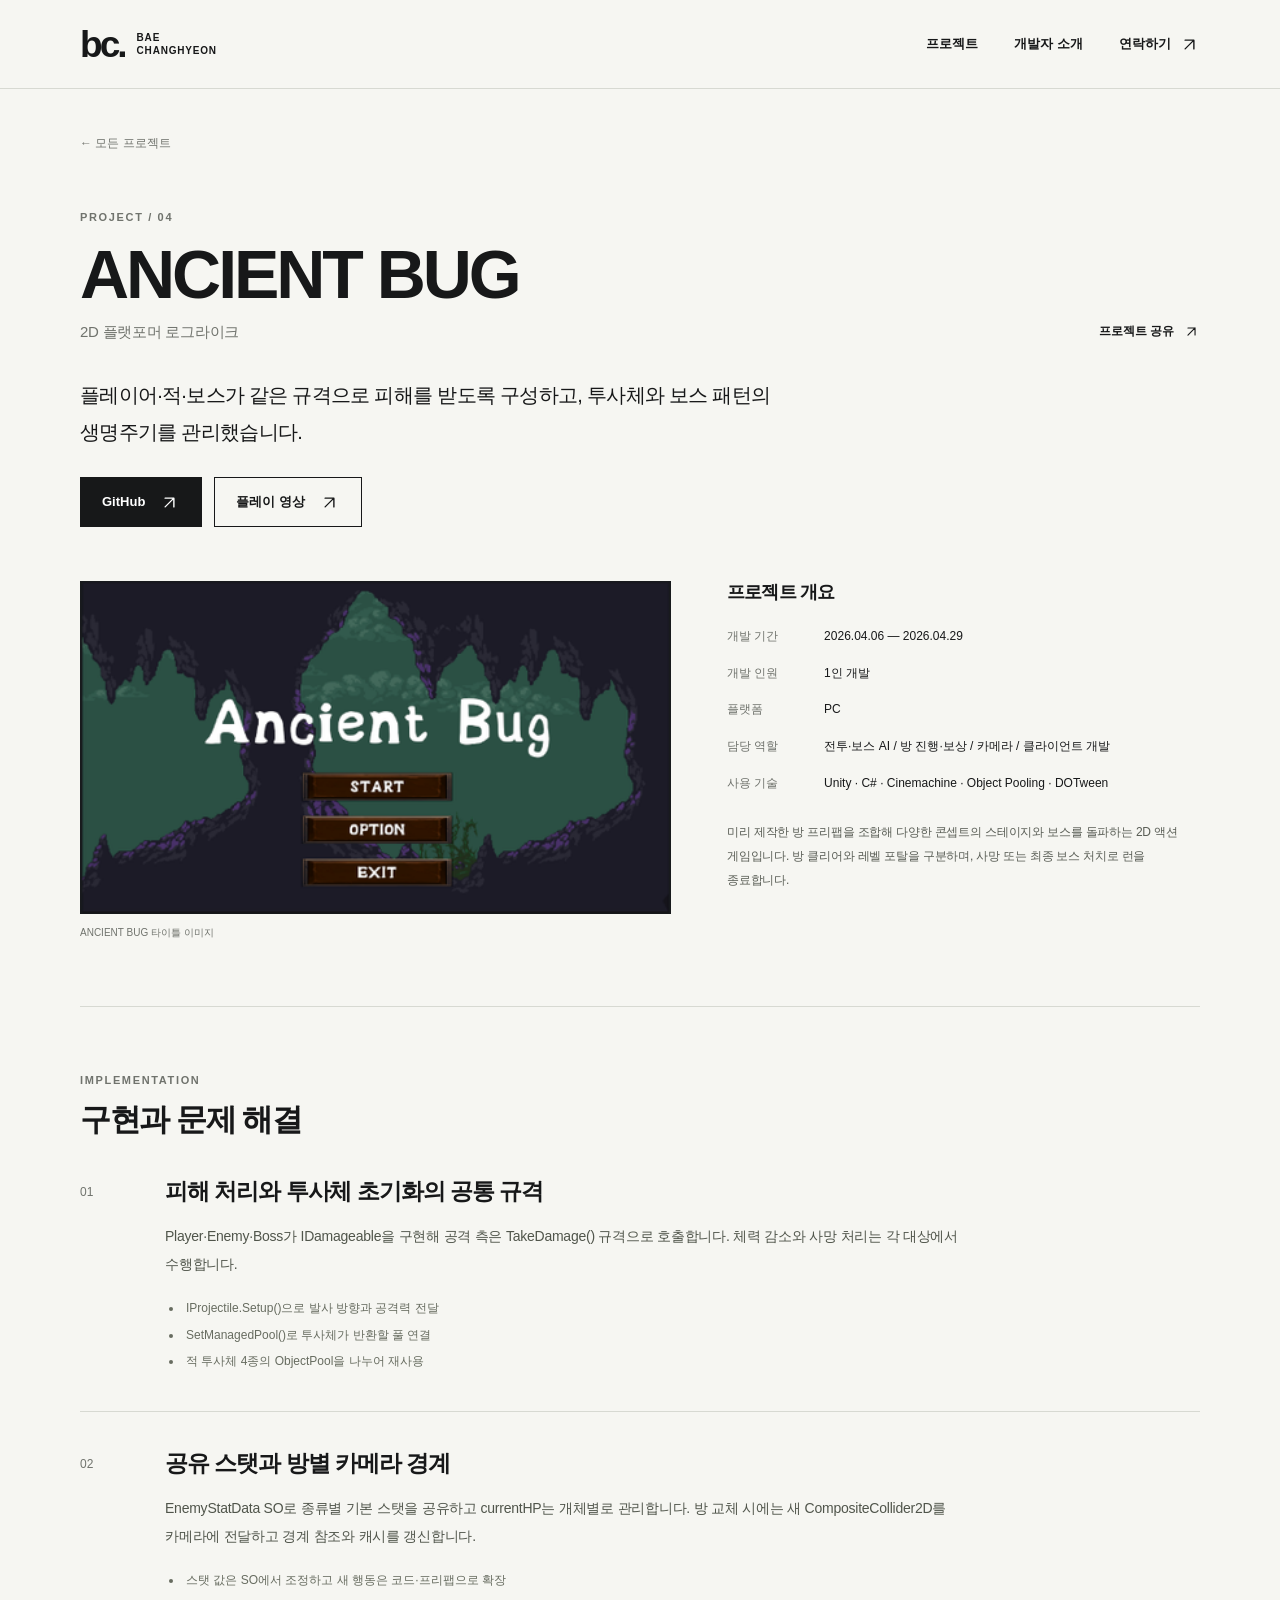
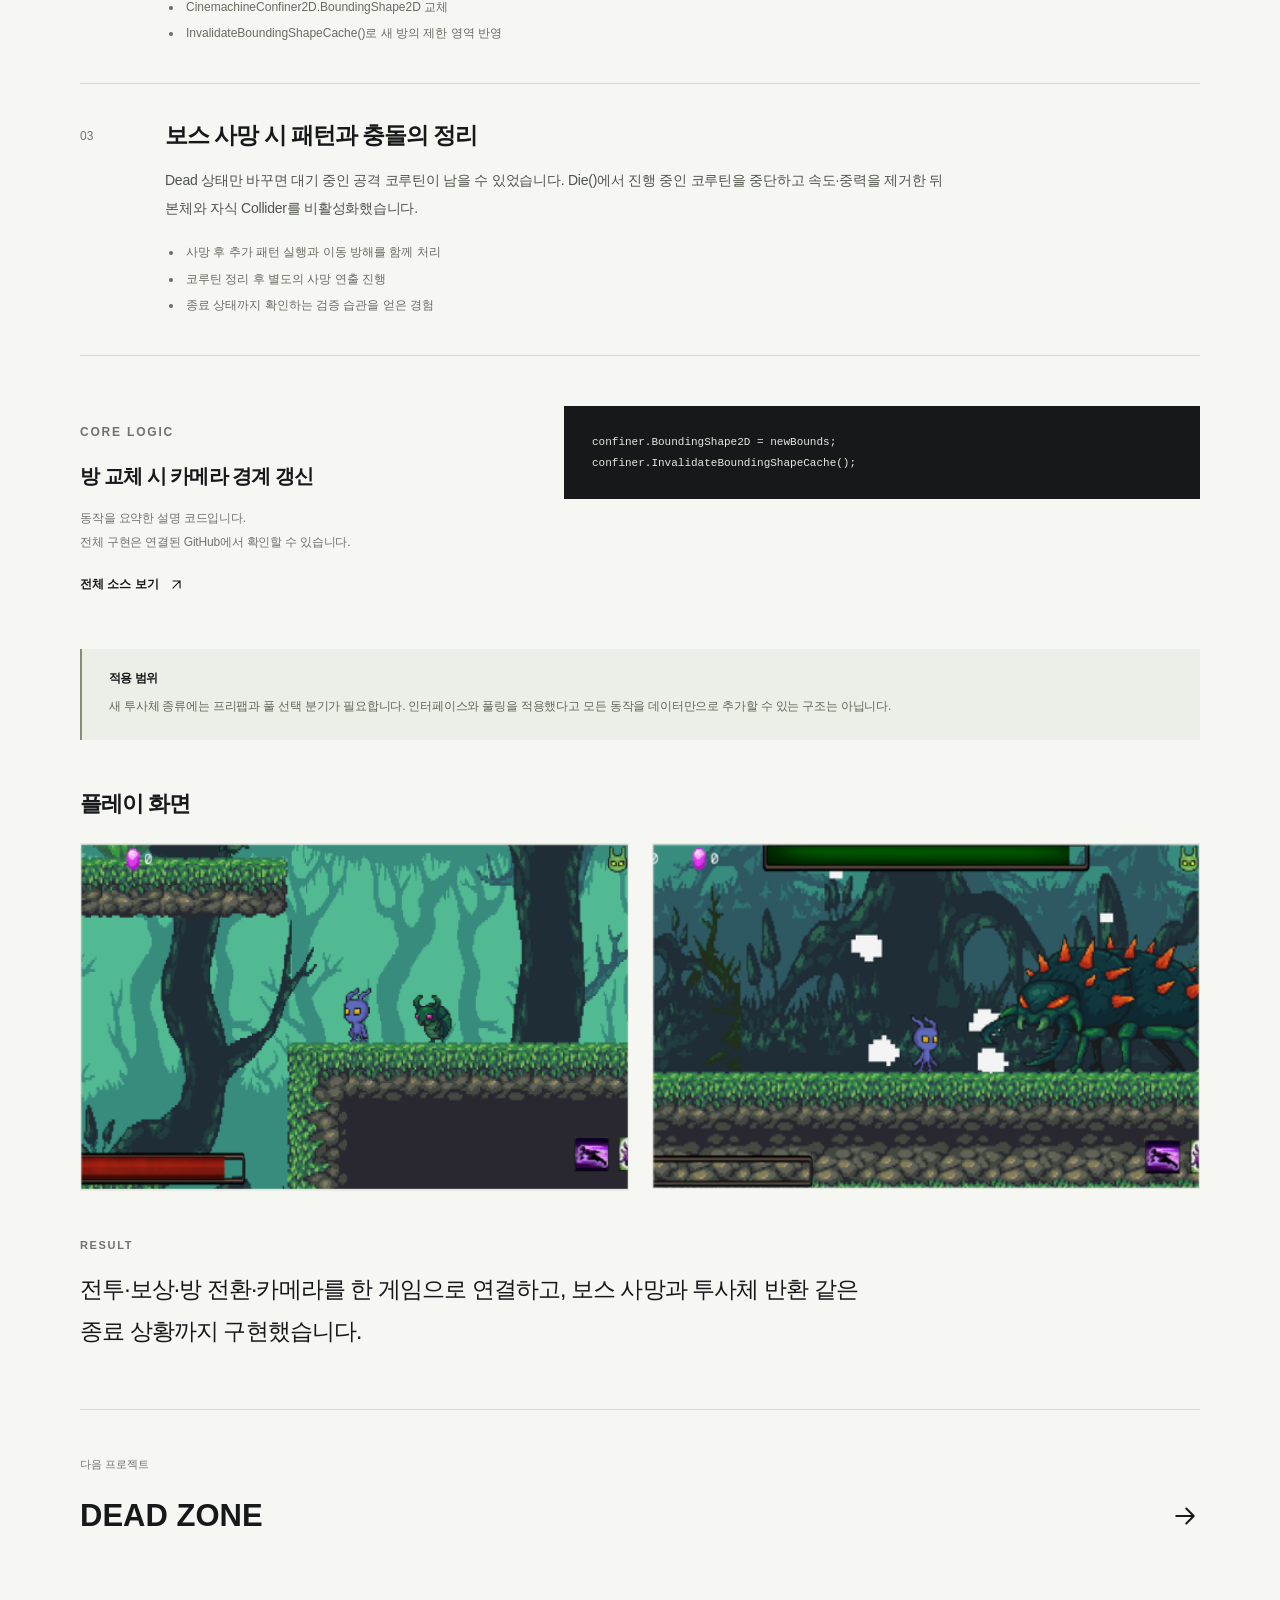
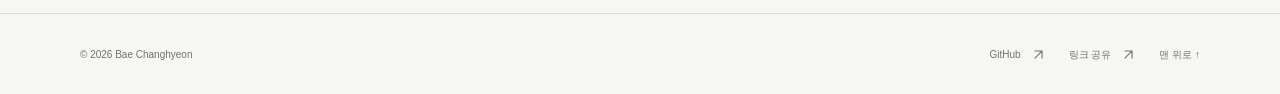
==== commit 2728e954: "Correct portfolio English name to Changhyeon" ====
--- a/ancient-bug.html
+++ b/ancient-bug.html
@@ -1,2 +1,2 @@
-<!doctype html><html lang="ko"><head><meta charset="utf-8"><meta name="viewport" content="width=device-width,initial-scale=1"><meta name="theme-color" content="#f6f6f2"><title>ANCIENT BUG | 배창현</title><meta name="description" content="1인 개발로 전투와 방 진행을 연결하고, 공통 피해 처리와 보스 패턴의 종료 상태를 정리했습니다."><link rel="canonical" href="https://hukaziroh.github.io/ancient-bug.html"><meta property="og:type" content="website"><meta property="og:title" content="ANCIENT BUG | 배창현"><meta property="og:description" content="1인 개발로 전투와 방 진행을 연결하고, 공통 피해 처리와 보스 패턴의 종료 상태를 정리했습니다."><meta property="og:url" content="https://hukaziroh.github.io/ancient-bug.html"><meta property="og:locale" content="ko_KR"><meta property="og:image" content="https://hukaziroh.github.io/ancient-bug-2.png"><meta name="twitter:card" content="summary_large_image"><link rel="icon" href="/favicon.svg" type="image/svg+xml"><link rel="stylesheet" href="/style.css"><script src="/app.js" defer></script></head><body><a class="skip-link" href="#main">본문으로 건너뛰기</a><header class="site-header"><div class="container nav-inner"><a class="wordmark" href="/" aria-label="배창현 홈페이지"><span class="monogram">bc.</span><span>BAE<br>CHANGHYUN</span></a><button class="menu-toggle" type="button" aria-expanded="false" aria-controls="main-nav" aria-label="메뉴 열기"><span></span><span></span></button><nav id="main-nav" aria-label="주요 메뉴"><a href="/#work">프로젝트</a><a href="/#about">개발자 소개</a><a class="nav-contact" href="/#contact">연락하기 <svg viewBox="0 0 24 24" aria-hidden="true"><path d="M7 17 17 7M7 7h10v10"/></svg></a></nav></div></header><main id="main" class="case-page"><section class="container case-intro" id="top"><a class="back-link" href="/#work">← 모든 프로젝트</a><div class="case-title-row"><div><p class="eyebrow">PROJECT / 04</p><h1>ANCIENT BUG</h1><p class="case-category">2D 플랫포머 로그라이크</p></div><button class="text-link" type="button" data-share>프로젝트 공유 <svg viewBox="0 0 24 24" aria-hidden="true"><path d="M7 17 17 7M7 7h10v10"/></svg></button></div><p class="case-lead">플레이어·적·보스가 같은 규격으로 피해를 받도록 구성하고, 투사체와 보스 패턴의 생명주기를 관리했습니다.</p><div class="case-actions"><a class="button button-dark" href="https://github.com/Hukaziroh/Ancient-Bug" target="_blank" rel="noopener noreferrer">GitHub<svg viewBox="0 0 24 24" aria-hidden="true"><path d="M7 17 17 7M7 7h10v10"/></svg></a><a class="button button-outline" href="https://youtu.be/8jhL17B-1E8" target="_blank" rel="noopener noreferrer">플레이 영상<svg viewBox="0 0 24 24" aria-hidden="true"><path d="M7 17 17 7M7 7h10v10"/></svg></a></div><div class="case-overview"><figure class="case-main-image"><img src="/ancient-bug-2.png" alt="ANCIENT BUG 타이틀 이미지" width="454" height="256" fetchpriority="high"><figcaption>ANCIENT BUG 타이틀 이미지</figcaption></figure><div class="case-facts"><h2>프로젝트 개요</h2><dl><div><dt>개발 기간</dt><dd>2026.04.06 — 2026.04.29</dd></div><div><dt>개발 인원</dt><dd>1인 개발</dd></div><div><dt>플랫폼</dt><dd>PC</dd></div><div><dt>담당 역할</dt><dd>전투·보스 AI / 방 진행·보상 / 카메라 / 클라이언트 개발</dd></div><div><dt>사용 기술</dt><dd>Unity · C# · Cinemachine · Object Pooling · DOTween</dd></div></dl><p>미리 제작한 방 프리팹을 조합해 다양한 콘셉트의 스테이지와 보스를 돌파하는 2D 액션 게임입니다. 방 클리어와 레벨 포탈을 구분하며, 사망 또는 최종 보스 처치로 런을 종료합니다.</p></div></div></section><section class="case-body container"><div class="case-section-heading"><p class="eyebrow">IMPLEMENTATION</p><h2>구현과 문제 해결</h2></div><div class="case-chapters"><article class="case-chapter"><span class="chapter-number">01</span><div><h3>피해 처리와 투사체 초기화의 공통 규격</h3><p>Player·Enemy·Boss가 IDamageable을 구현해 공격 측은 TakeDamage() 규격으로 호출합니다. 체력 감소와 사망 처리는 각 대상에서 수행합니다.</p><ul><li>IProjectile.Setup()으로 발사 방향과 공격력 전달</li><li>SetManagedPool()로 투사체가 반환할 풀 연결</li><li>적 투사체 4종의 ObjectPool을 나누어 재사용</li></ul></div></article><article class="case-chapter"><span class="chapter-number">02</span><div><h3>공유 스탯과 방별 카메라 경계</h3><p>EnemyStatData SO로 종류별 기본 스탯을 공유하고 currentHP는 개체별로 관리합니다. 방 교체 시에는 새 CompositeCollider2D를 카메라에 전달하고 경계 참조와 캐시를 갱신합니다.</p><ul><li>스탯 값은 SO에서 조정하고 새 행동은 코드·프리팹으로 확장</li><li>CinemachineConfiner2D.BoundingShape2D 교체</li><li>InvalidateBoundingShapeCache()로 새 방의 제한 영역 반영</li></ul></div></article><article class="case-chapter"><span class="chapter-number">03</span><div><h3>보스 사망 시 패턴과 충돌의 정리</h3><p>Dead 상태만 바꾸면 대기 중인 공격 코루틴이 남을 수 있었습니다. Die()에서 진행 중인 코루틴을 중단하고 속도·중력을 제거한 뒤 본체와 자식 Collider를 비활성화했습니다.</p><ul><li>사망 후 추가 패턴 실행과 이동 방해를 함께 처리</li><li>코루틴 정리 후 별도의 사망 연출 진행</li><li>종료 상태까지 확인하는 검증 습관을 얻은 경험</li></ul></div></article></div><div class="code-section"><div><p class="eyebrow">CORE LOGIC</p><h3>방 교체 시 카메라 경계 갱신</h3><p>동작을 요약한 설명 코드입니다.<br>전체 구현은 연결된 GitHub에서 확인할 수 있습니다.</p><a class="text-link" href="https://github.com/Hukaziroh/Ancient-Bug" target="_blank" rel="noopener noreferrer">전체 소스 보기<svg viewBox="0 0 24 24" aria-hidden="true"><path d="M7 17 17 7M7 7h10v10"/></svg></a></div><pre><code>confiner.BoundingShape2D = newBounds;
-confiner.InvalidateBoundingShapeCache();</code></pre></div><aside class="scope-note"><h3>적용 범위</h3><p>새 투사체 종류에는 프리팹과 풀 선택 분기가 필요합니다. 인터페이스와 풀링을 적용했다고 모든 동작을 데이터만으로 추가할 수 있는 구조는 아닙니다.</p></aside><section class="case-gallery"><h3>플레이 화면</h3><div><figure><a href="/ancient-bug-1.png" target="_blank" rel="noopener noreferrer" aria-label="ANCIENT BUG 플레이 화면 1 원본 보기"><img src="/ancient-bug-1.png" alt="ANCIENT BUG 플레이 화면 1" width="498" height="316" loading="lazy"></a></figure><figure><a href="/ancient-bug-3.png" target="_blank" rel="noopener noreferrer" aria-label="ANCIENT BUG 플레이 화면 2 원본 보기"><img src="/ancient-bug-3.png" alt="ANCIENT BUG 플레이 화면 2" width="449" height="284" loading="lazy"></a></figure></div></section><div class="case-result"><p class="eyebrow">RESULT</p><p>전투·보상·방 전환·카메라를 한 게임으로 연결하고, 보스 사망과 투사체 반환 같은 종료 상황까지 구현했습니다.</p></div></section><section class="next-project container"><span>다음 프로젝트</span><a href="/dead-zone.html">DEAD ZONE<svg viewBox="0 0 24 24" aria-hidden="true"><path d="M5 12h14M13 6l6 6-6 6"/></svg></a></section></main><footer class="site-footer"><div class="container footer-inner"><span>© 2026 Bae Changhyun</span><div><a class="text-link" href="https://github.com/Hukaziroh" target="_blank" rel="noopener noreferrer">GitHub<svg viewBox="0 0 24 24" aria-hidden="true"><path d="M7 17 17 7M7 7h10v10"/></svg></a><button class="text-link" type="button" data-share>링크 공유 <svg viewBox="0 0 24 24" aria-hidden="true"><path d="M7 17 17 7M7 7h10v10"/></svg></button><a class="text-link" href="#top">맨 위로 ↑</a></div></div></footer><div id="toast" class="toast" role="status" aria-live="polite"></div></body></html>+<!doctype html><html lang="ko"><head><meta charset="utf-8"><meta name="viewport" content="width=device-width,initial-scale=1"><meta name="theme-color" content="#f6f6f2"><title>ANCIENT BUG | 배창현</title><meta name="description" content="1인 개발로 전투와 방 진행을 연결하고, 공통 피해 처리와 보스 패턴의 종료 상태를 정리했습니다."><link rel="canonical" href="https://hukaziroh.github.io/ancient-bug.html"><meta property="og:type" content="website"><meta property="og:title" content="ANCIENT BUG | 배창현"><meta property="og:description" content="1인 개발로 전투와 방 진행을 연결하고, 공통 피해 처리와 보스 패턴의 종료 상태를 정리했습니다."><meta property="og:url" content="https://hukaziroh.github.io/ancient-bug.html"><meta property="og:locale" content="ko_KR"><meta property="og:image" content="https://hukaziroh.github.io/ancient-bug-2.png"><meta name="twitter:card" content="summary_large_image"><link rel="icon" href="/favicon.svg" type="image/svg+xml"><link rel="stylesheet" href="/style.css"><script src="/app.js" defer></script></head><body><a class="skip-link" href="#main">본문으로 건너뛰기</a><header class="site-header"><div class="container nav-inner"><a class="wordmark" href="/" aria-label="배창현 홈페이지"><span class="monogram">bc.</span><span>BAE<br>CHANGHYEON</span></a><button class="menu-toggle" type="button" aria-expanded="false" aria-controls="main-nav" aria-label="메뉴 열기"><span></span><span></span></button><nav id="main-nav" aria-label="주요 메뉴"><a href="/#work">프로젝트</a><a href="/#about">개발자 소개</a><a class="nav-contact" href="/#contact">연락하기 <svg viewBox="0 0 24 24" aria-hidden="true"><path d="M7 17 17 7M7 7h10v10"/></svg></a></nav></div></header><main id="main" class="case-page"><section class="container case-intro" id="top"><a class="back-link" href="/#work">← 모든 프로젝트</a><div class="case-title-row"><div><p class="eyebrow">PROJECT / 04</p><h1>ANCIENT BUG</h1><p class="case-category">2D 플랫포머 로그라이크</p></div><button class="text-link" type="button" data-share>프로젝트 공유 <svg viewBox="0 0 24 24" aria-hidden="true"><path d="M7 17 17 7M7 7h10v10"/></svg></button></div><p class="case-lead">플레이어·적·보스가 같은 규격으로 피해를 받도록 구성하고, 투사체와 보스 패턴의 생명주기를 관리했습니다.</p><div class="case-actions"><a class="button button-dark" href="https://github.com/Hukaziroh/Ancient-Bug" target="_blank" rel="noopener noreferrer">GitHub<svg viewBox="0 0 24 24" aria-hidden="true"><path d="M7 17 17 7M7 7h10v10"/></svg></a><a class="button button-outline" href="https://youtu.be/8jhL17B-1E8" target="_blank" rel="noopener noreferrer">플레이 영상<svg viewBox="0 0 24 24" aria-hidden="true"><path d="M7 17 17 7M7 7h10v10"/></svg></a></div><div class="case-overview"><figure class="case-main-image"><img src="/ancient-bug-2.png" alt="ANCIENT BUG 타이틀 이미지" width="454" height="256" fetchpriority="high"><figcaption>ANCIENT BUG 타이틀 이미지</figcaption></figure><div class="case-facts"><h2>프로젝트 개요</h2><dl><div><dt>개발 기간</dt><dd>2026.04.06 — 2026.04.29</dd></div><div><dt>개발 인원</dt><dd>1인 개발</dd></div><div><dt>플랫폼</dt><dd>PC</dd></div><div><dt>담당 역할</dt><dd>전투·보스 AI / 방 진행·보상 / 카메라 / 클라이언트 개발</dd></div><div><dt>사용 기술</dt><dd>Unity · C# · Cinemachine · Object Pooling · DOTween</dd></div></dl><p>미리 제작한 방 프리팹을 조합해 다양한 콘셉트의 스테이지와 보스를 돌파하는 2D 액션 게임입니다. 방 클리어와 레벨 포탈을 구분하며, 사망 또는 최종 보스 처치로 런을 종료합니다.</p></div></div></section><section class="case-body container"><div class="case-section-heading"><p class="eyebrow">IMPLEMENTATION</p><h2>구현과 문제 해결</h2></div><div class="case-chapters"><article class="case-chapter"><span class="chapter-number">01</span><div><h3>피해 처리와 투사체 초기화의 공통 규격</h3><p>Player·Enemy·Boss가 IDamageable을 구현해 공격 측은 TakeDamage() 규격으로 호출합니다. 체력 감소와 사망 처리는 각 대상에서 수행합니다.</p><ul><li>IProjectile.Setup()으로 발사 방향과 공격력 전달</li><li>SetManagedPool()로 투사체가 반환할 풀 연결</li><li>적 투사체 4종의 ObjectPool을 나누어 재사용</li></ul></div></article><article class="case-chapter"><span class="chapter-number">02</span><div><h3>공유 스탯과 방별 카메라 경계</h3><p>EnemyStatData SO로 종류별 기본 스탯을 공유하고 currentHP는 개체별로 관리합니다. 방 교체 시에는 새 CompositeCollider2D를 카메라에 전달하고 경계 참조와 캐시를 갱신합니다.</p><ul><li>스탯 값은 SO에서 조정하고 새 행동은 코드·프리팹으로 확장</li><li>CinemachineConfiner2D.BoundingShape2D 교체</li><li>InvalidateBoundingShapeCache()로 새 방의 제한 영역 반영</li></ul></div></article><article class="case-chapter"><span class="chapter-number">03</span><div><h3>보스 사망 시 패턴과 충돌의 정리</h3><p>Dead 상태만 바꾸면 대기 중인 공격 코루틴이 남을 수 있었습니다. Die()에서 진행 중인 코루틴을 중단하고 속도·중력을 제거한 뒤 본체와 자식 Collider를 비활성화했습니다.</p><ul><li>사망 후 추가 패턴 실행과 이동 방해를 함께 처리</li><li>코루틴 정리 후 별도의 사망 연출 진행</li><li>종료 상태까지 확인하는 검증 습관을 얻은 경험</li></ul></div></article></div><div class="code-section"><div><p class="eyebrow">CORE LOGIC</p><h3>방 교체 시 카메라 경계 갱신</h3><p>동작을 요약한 설명 코드입니다.<br>전체 구현은 연결된 GitHub에서 확인할 수 있습니다.</p><a class="text-link" href="https://github.com/Hukaziroh/Ancient-Bug" target="_blank" rel="noopener noreferrer">전체 소스 보기<svg viewBox="0 0 24 24" aria-hidden="true"><path d="M7 17 17 7M7 7h10v10"/></svg></a></div><pre><code>confiner.BoundingShape2D = newBounds;
+confiner.InvalidateBoundingShapeCache();</code></pre></div><aside class="scope-note"><h3>적용 범위</h3><p>새 투사체 종류에는 프리팹과 풀 선택 분기가 필요합니다. 인터페이스와 풀링을 적용했다고 모든 동작을 데이터만으로 추가할 수 있는 구조는 아닙니다.</p></aside><section class="case-gallery"><h3>플레이 화면</h3><div><figure><a href="/ancient-bug-1.png" target="_blank" rel="noopener noreferrer" aria-label="ANCIENT BUG 플레이 화면 1 원본 보기"><img src="/ancient-bug-1.png" alt="ANCIENT BUG 플레이 화면 1" width="498" height="316" loading="lazy"></a></figure><figure><a href="/ancient-bug-3.png" target="_blank" rel="noopener noreferrer" aria-label="ANCIENT BUG 플레이 화면 2 원본 보기"><img src="/ancient-bug-3.png" alt="ANCIENT BUG 플레이 화면 2" width="449" height="284" loading="lazy"></a></figure></div></section><div class="case-result"><p class="eyebrow">RESULT</p><p>전투·보상·방 전환·카메라를 한 게임으로 연결하고, 보스 사망과 투사체 반환 같은 종료 상황까지 구현했습니다.</p></div></section><section class="next-project container"><span>다음 프로젝트</span><a href="/dead-zone.html">DEAD ZONE<svg viewBox="0 0 24 24" aria-hidden="true"><path d="M5 12h14M13 6l6 6-6 6"/></svg></a></section></main><footer class="site-footer"><div class="container footer-inner"><span>© 2026 Bae Changhyeon</span><div><a class="text-link" href="https://github.com/Hukaziroh" target="_blank" rel="noopener noreferrer">GitHub<svg viewBox="0 0 24 24" aria-hidden="true"><path d="M7 17 17 7M7 7h10v10"/></svg></a><button class="text-link" type="button" data-share>링크 공유 <svg viewBox="0 0 24 24" aria-hidden="true"><path d="M7 17 17 7M7 7h10v10"/></svg></button><a class="text-link" href="#top">맨 위로 ↑</a></div></div></footer><div id="toast" class="toast" role="status" aria-live="polite"></div></body></html>
